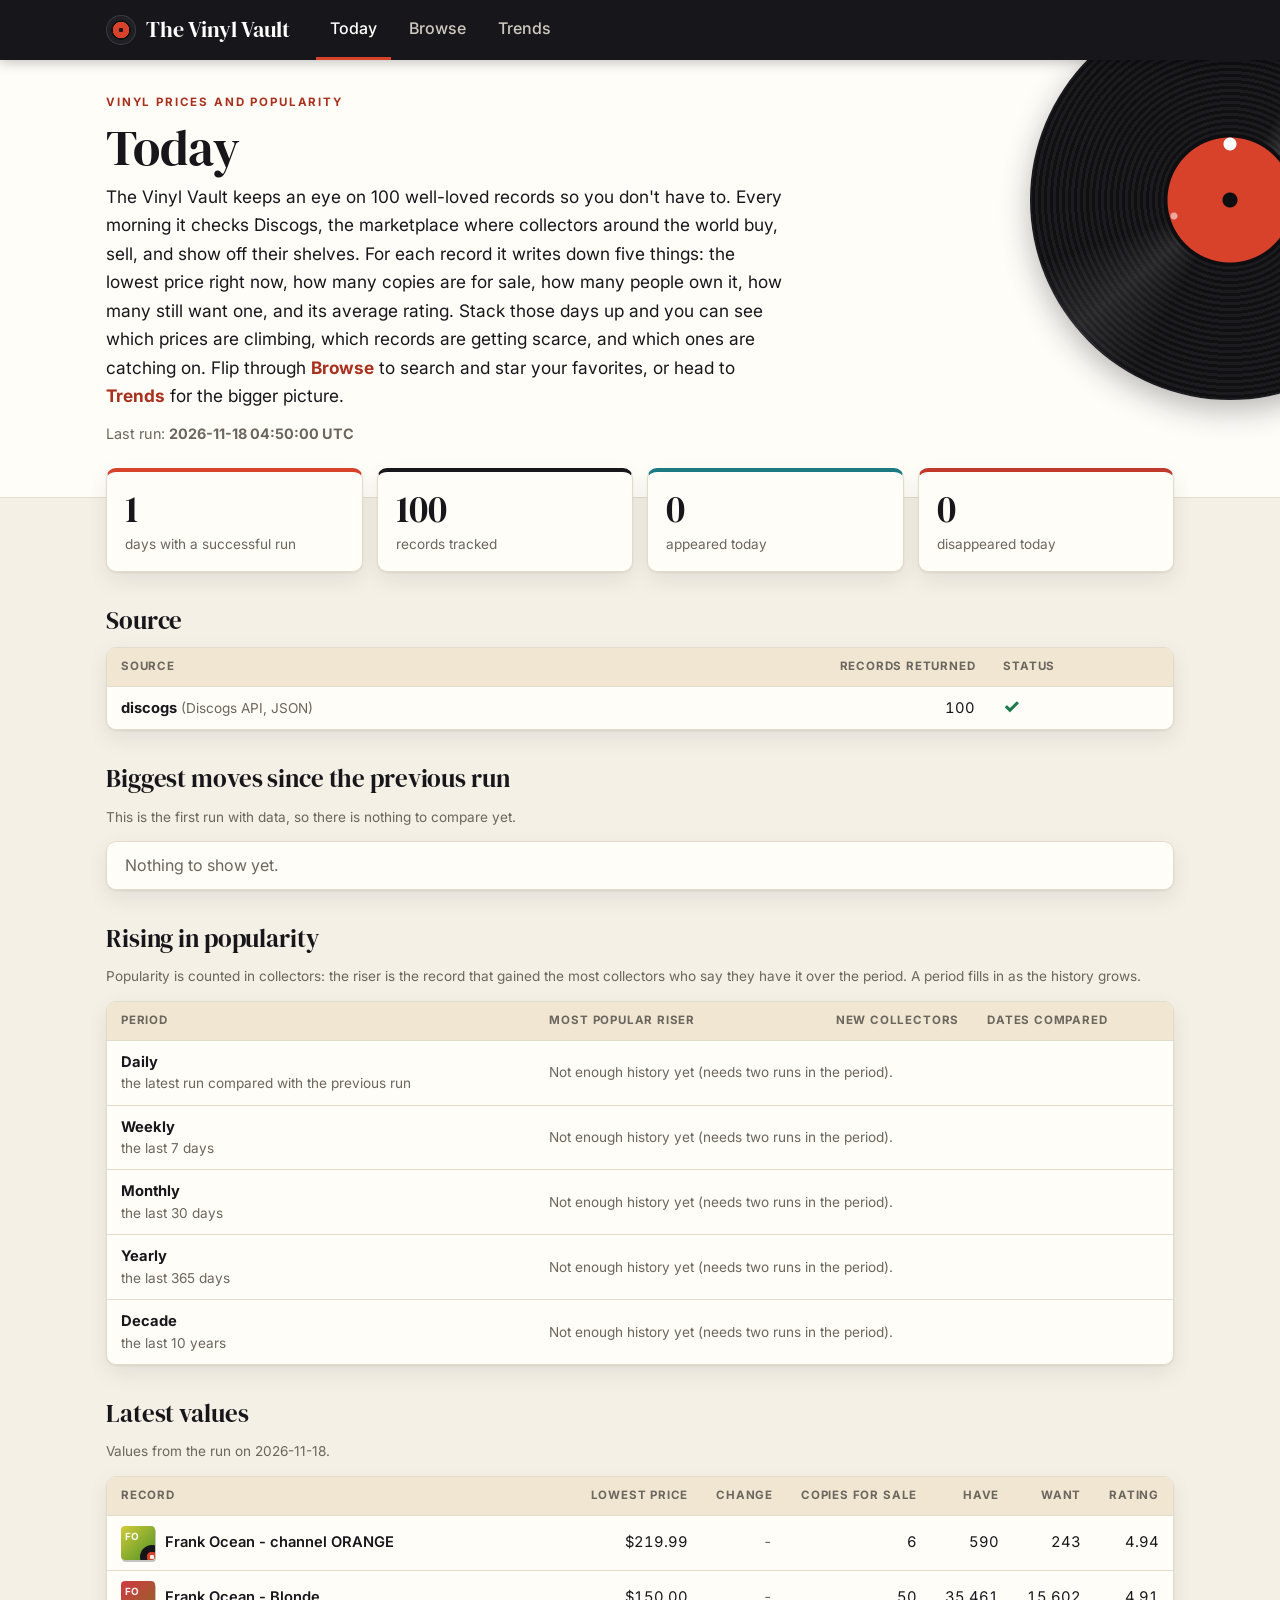
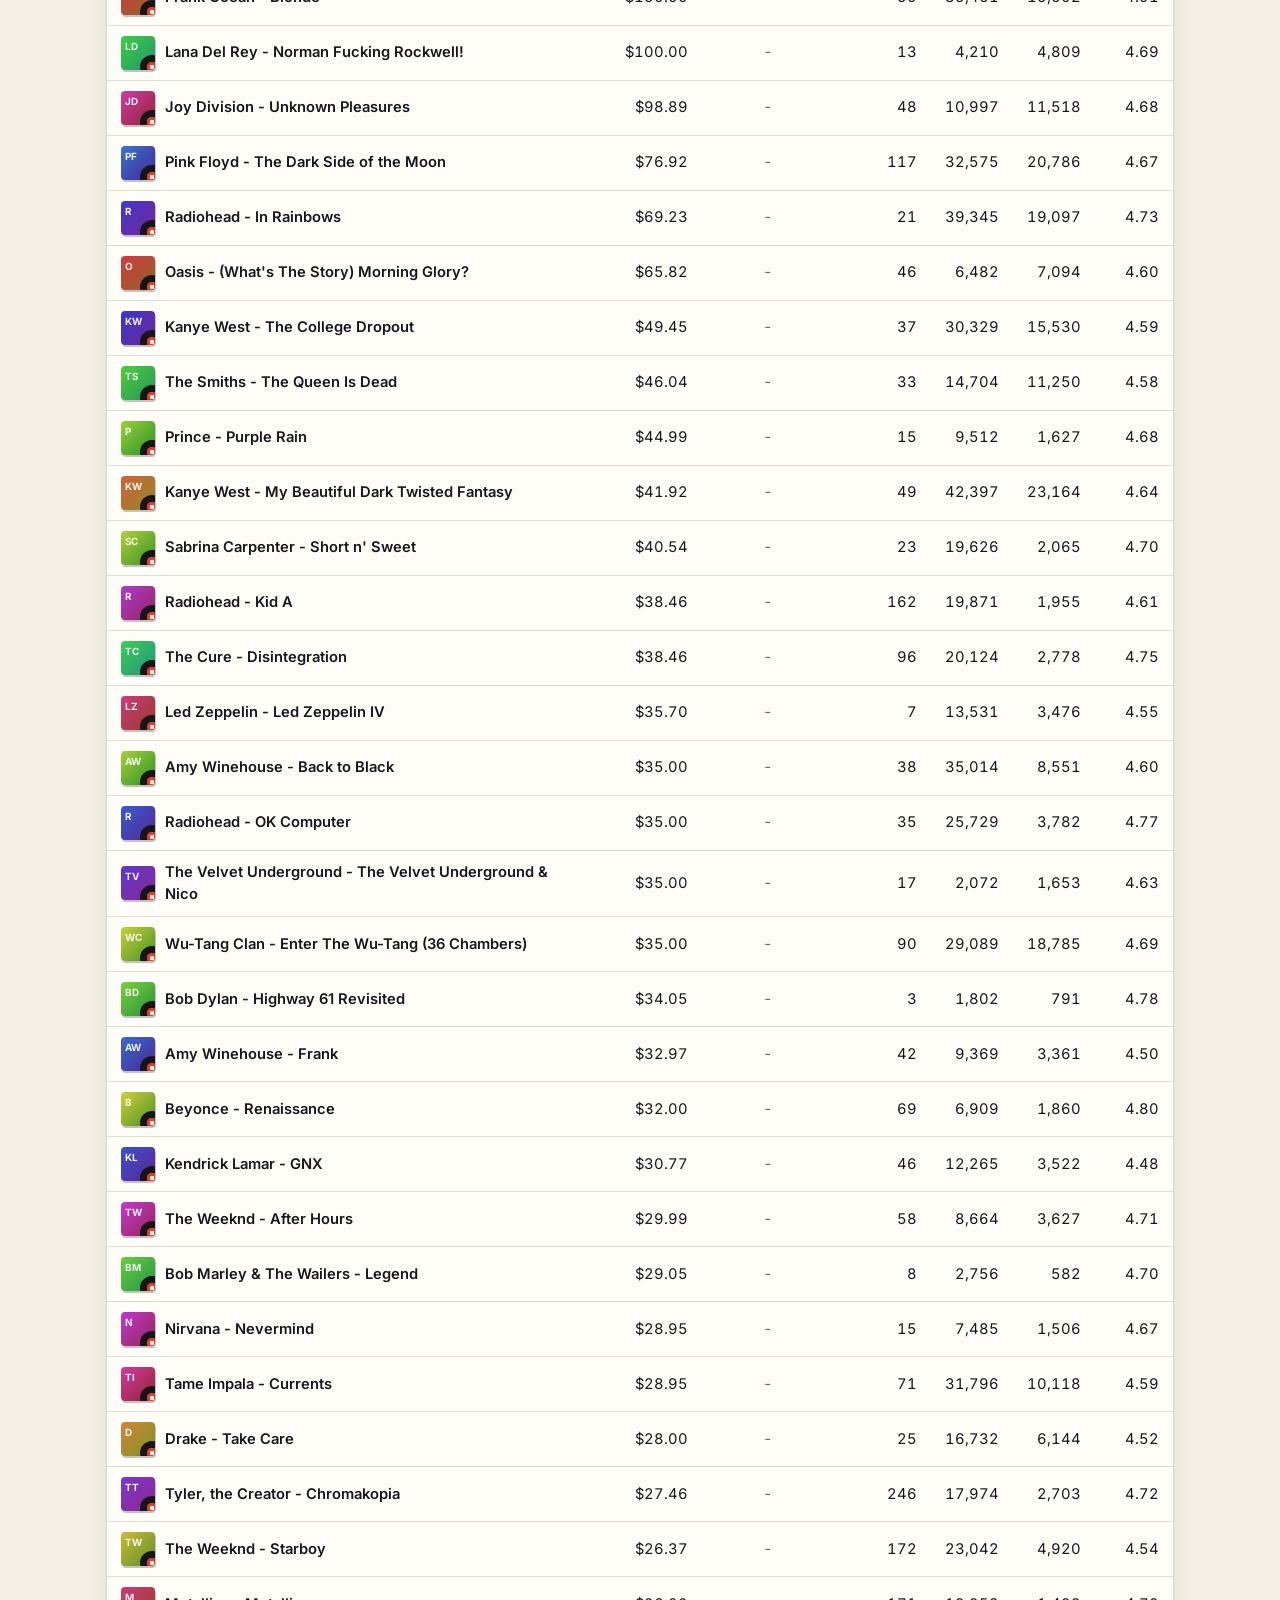
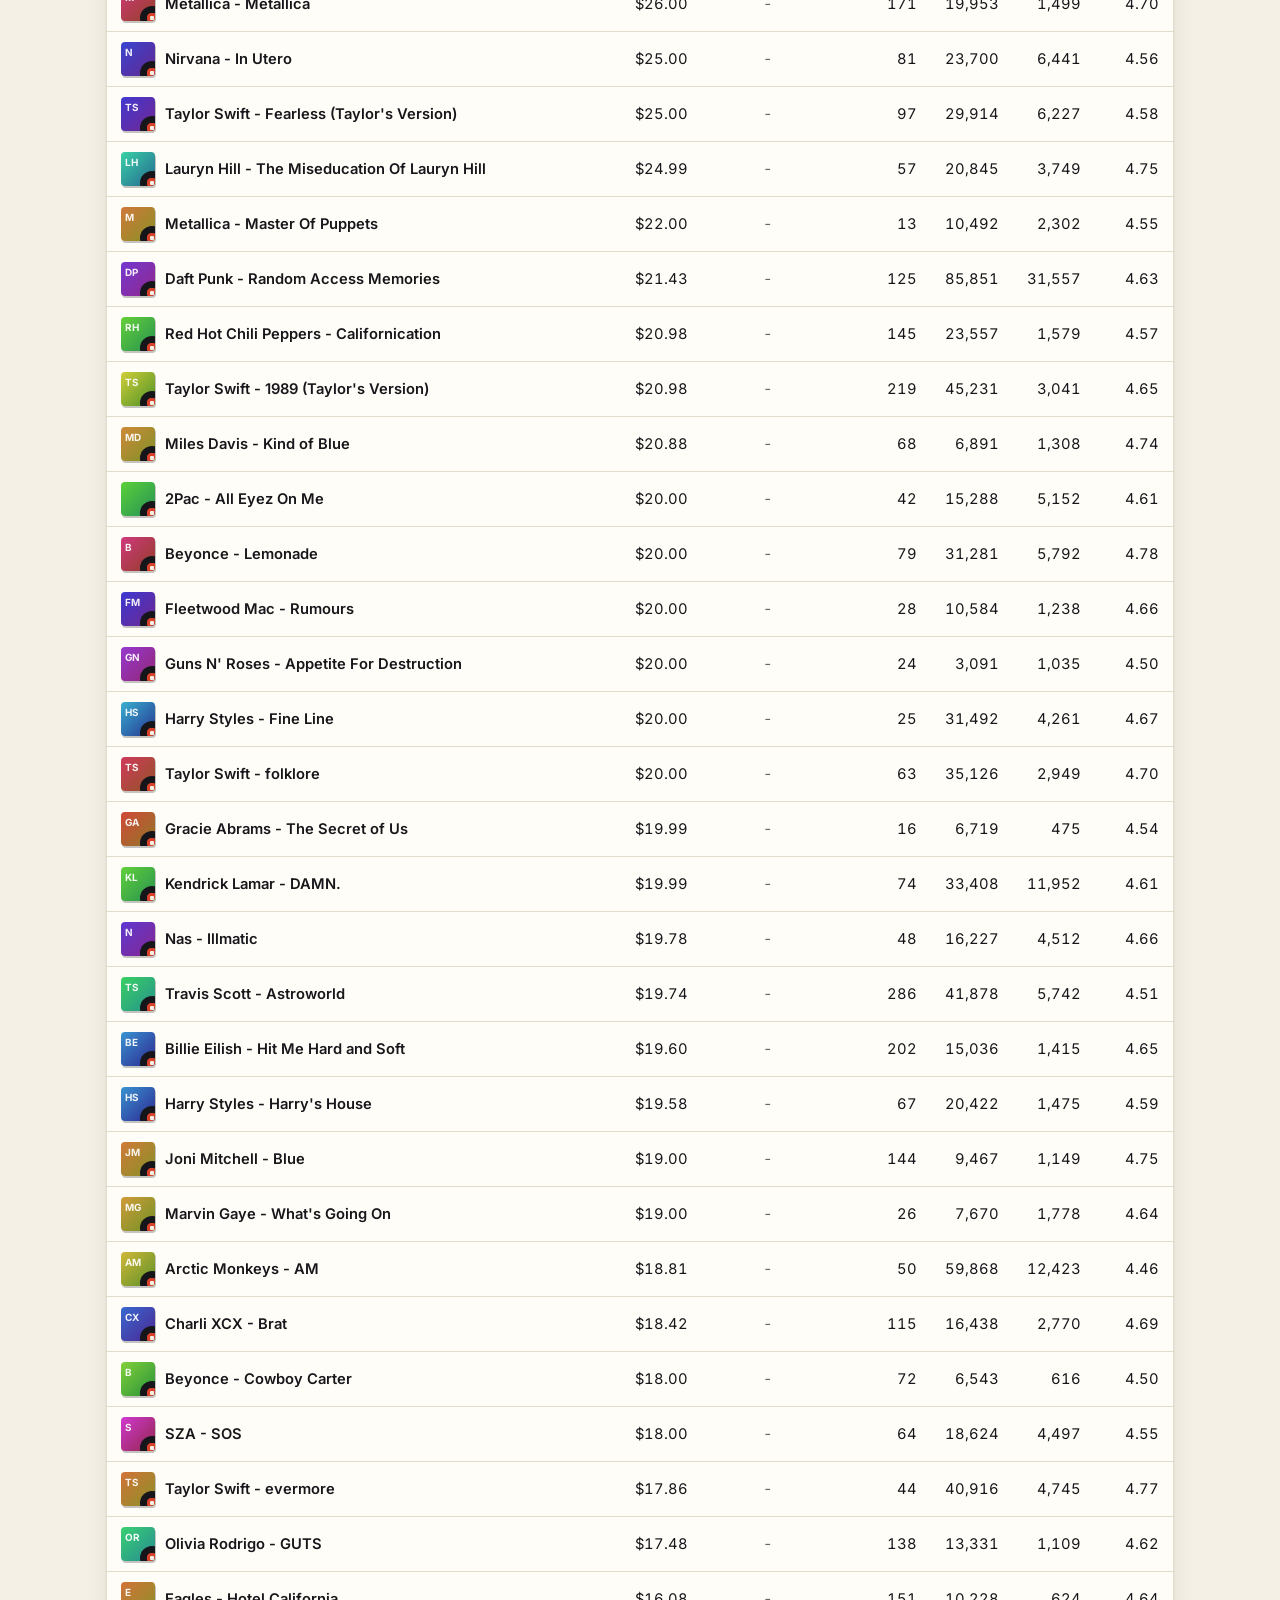
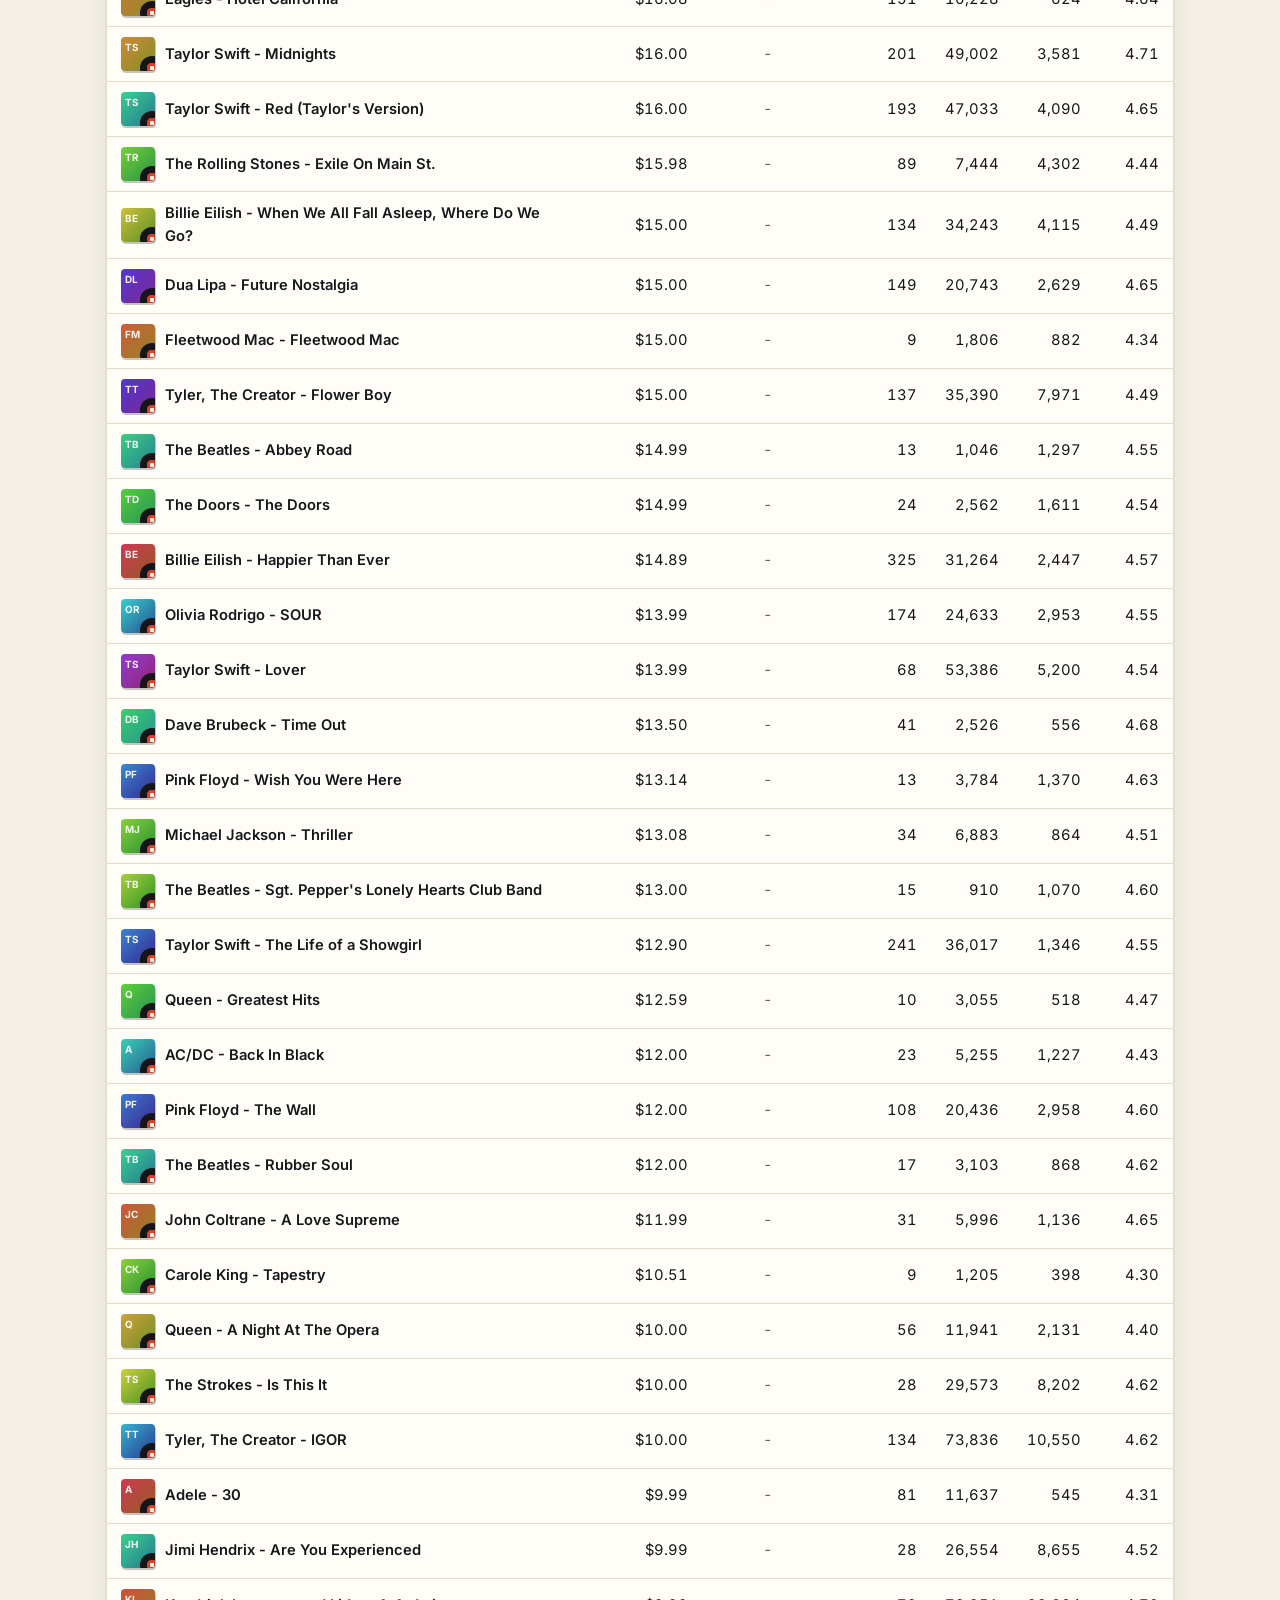
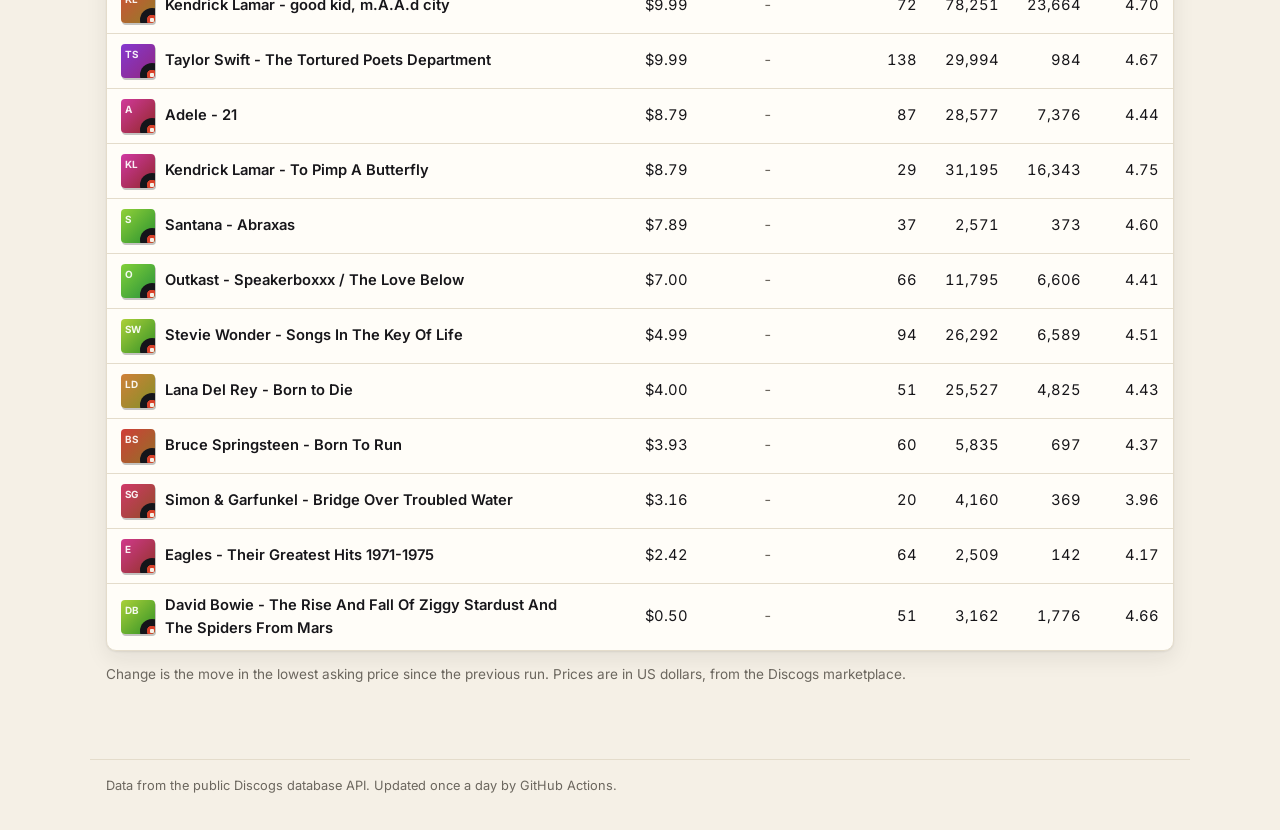
==== index.html @ 1b12571a "Fix wording in the Browse intro Co-Authored-By: Claude Sonnet 5.5 <noreply@anthropic.com>" ====
<!doctype html>
<html lang="en">
<head>
<meta charset="utf-8">
<meta name="viewport" content="width=device-width, initial-scale=1">
<title>Today - The Vinyl Vault</title>
<meta name="description" content="A daily price and popularity tracker for well-known vinyl records.">
<meta name="theme-color" content="#17161a">
<link rel="manifest" href="manifest.webmanifest">
<link rel="icon" href="assets/icon-192.png">
<link rel="apple-touch-icon" href="assets/icon-192.png">
<link rel="stylesheet" href="assets/style.css?v=15">
<script src="assets/common.js?v=15" defer></script>
<script src="assets/today.js?v=15" defer></script>
</head>
<body>
<header class="hero"><div class="wrap">
  <div class="eyebrow">Vinyl prices and popularity</div>
  <h1>Today</h1>
  <p class="intro">The Vinyl Vault keeps an eye on <span id="about-n">100</span> well-loved records so you don't have to.
  Every morning it checks Discogs, the marketplace where collectors around the world buy, sell, and show off their shelves.
  For each record it writes down five things: the lowest price right now, how many copies are for sale, how many people own it,
  how many still want one, and its average rating.
  Stack those days up and you can see which prices are climbing, which records are getting scarce, and which ones are catching on.
  Flip through <strong>Browse</strong> to search and star your favorites, or head to <strong>Trends</strong> for the bigger picture.</p>
  <p class="lede">Last run: <strong id="run-time">loading...</strong></p>
</div></header>
<main>
  <div class="cards">
    <div class="card"><div class="num" id="n-days">-</div><div class="lab">days with a successful run</div></div>
    <div class="card"><div class="num" id="n-items">-</div><div class="lab">records tracked</div></div>
    <div class="card"><div class="num" id="n-new">-</div><div class="lab">appeared today</div></div>
    <div class="card"><div class="num" id="n-gone">-</div><div class="lab">disappeared today</div></div>
  </div>

  <h2>Source</h2>
  <div class="tablewrap"><table>
    <thead><tr><th>Source</th><th class="num">Records returned</th><th>Status</th></tr></thead>
    <tbody id="sources"></tbody>
  </table></div>

  <h2>Biggest moves since the previous run</h2>
  <p class="note" id="move-note"></p>
  <ul class="list" id="moves"></ul>

  <h2>Rising in popularity</h2>
  <p class="note">Popularity is counted in collectors: the riser is the record that gained the most collectors who say they have it over the period. A period fills in as the history grows.</p>
  <div class="tablewrap"><table>
    <thead><tr><th>Period</th><th>Most popular riser</th><th class="num">New collectors</th><th>Dates compared</th></tr></thead>
    <tbody id="risers"></tbody>
  </table></div>

  <h2>Latest values</h2>
  <p class="note" id="latest-note"></p>
  <div class="tablewrap"><table>
    <thead><tr><th>Record</th><th class="num">Lowest price</th><th class="num">Change</th><th class="num">Copies for sale</th><th class="num">Have</th><th class="num">Want</th><th class="num">Rating</th></tr></thead>
    <tbody id="latest"></tbody>
  </table></div>
  <p class="note">Change is the move in the lowest asking price since the previous run. Prices are in US dollars, from the Discogs marketplace.</p>
</main>
<footer>Data from the public Discogs database API. Updated once a day by GitHub Actions.</footer>
</body>
</html>
---- assets/style.css ----
@import url("https://fonts.googleapis.com/css2?family=DM+Serif+Display&family=Inter:wght@400;500;600;700&display=swap");

:root {
  --bg: #f5f0e6;          /* cream sleeve paper */
  --card: #fffdf8;
  --ink: #17161a;         /* record black */
  --muted: #6b665e;
  --line: #e4dccb;
  --label: #d8412a;       /* record label red */
  --label-dark: #a9301d;
  --teal: #1d7a85;
  --up: #1d7a4d;
  --down: #c0392b;
  --soft: #f0e6d2;
  --shadow: 0 1px 2px rgba(23, 22, 26, .08), 0 8px 22px rgba(23, 22, 26, .08);
  --serif: "DM Serif Display", Georgia, "Times New Roman", serif;
  --sans: Inter, system-ui, -apple-system, "Segoe UI", Roboto, Helvetica, Arial, sans-serif;
  color-scheme: light;
}
* { box-sizing: border-box; }
html { scroll-behavior: smooth; }
body { margin: 0; background: var(--bg); color: var(--ink); font-family: var(--sans); line-height: 1.55; -webkit-font-smoothing: antialiased; }
a { color: var(--label-dark); }
h1, h2, h3 { font-family: var(--serif); font-weight: 400; line-height: 1.15; letter-spacing: -.005em; }
h2 { font-size: 1.55rem; margin: 34px 0 12px; }

/* navigation: black bar with a record that spins when you point at it */
.nav { background: var(--ink); color: #fff; position: sticky; top: 0; z-index: 10; box-shadow: 0 2px 12px rgba(0, 0, 0, .25); }
.nav-inner { max-width: 1100px; margin: 0 auto; padding: 0 16px; display: flex; align-items: center; gap: 4px; flex-wrap: wrap; }
.brand { display: flex; align-items: center; gap: 10px; font-family: var(--serif); font-size: 1.35rem; margin-right: 22px; padding: 10px 0; color: #fff; text-decoration: none; }
.disc { width: 30px; height: 30px; border-radius: 50%; flex: none;
  background: radial-gradient(circle, var(--ink) 0 2px, var(--label) 2.5px 8px, #111 8.5px 9.5px, #1f1f24 10px 15px);
  box-shadow: inset 0 0 0 1px #3a3a42; transition: transform .8s ease; }
.brand:hover .disc { transform: rotate(360deg); }
.nav a.link { color: #cfcac0; text-decoration: none; padding: 16px 14px; border-bottom: 3px solid transparent; font-weight: 500; transition: color .15s; }
.nav a.link:hover { color: #fff; }
.nav a.link.current { color: #fff; border-bottom-color: var(--label); }

/* hero with a big record peeking in from the right */
.hero { background: var(--card); border-bottom: 1px solid var(--line); position: relative; overflow: hidden; }
.hero::after { content: ""; position: absolute; right: -150px; top: -60px; width: 400px; height: 400px; border-radius: 50%;
  /* top to bottom: marks on the label (so you can see it turn), the label, a light sheen across the grooves, the grooves */
  background:
    radial-gradient(circle at 50% 36%, #fff 0 6px, transparent 7px),
    radial-gradient(circle at 36% 54%, rgba(255, 255, 255, .55) 0 3px, transparent 4px),
    radial-gradient(circle, #0e0e11 0 7px, var(--label) 8px 62px, #0e0e11 63px 66px, transparent 67px),
    conic-gradient(from 0deg, transparent 0 8%, rgba(255, 255, 255, .13) 13%, transparent 19% 58%, rgba(255, 255, 255, .09) 64%, transparent 70%),
    repeating-radial-gradient(circle, #1b1b20 0 3px, #101013 3px 6px);
  box-shadow: 0 10px 30px rgba(23, 22, 26, .3); animation: spin 24s linear infinite; will-change: transform; }
@keyframes spin { to { transform: rotate(360deg); } }
/* a gentle spin is the whole point of the hero, so people who ask for less motion get it much slower, not removed */
@media (prefers-reduced-motion: reduce) { .hero::after { animation-duration: 120s; } .brand:hover .disc { transform: none; } }
.hero .wrap { max-width: 1100px; margin: 0 auto; padding: 34px 16px 52px; position: relative; z-index: 1; }
.hero h1 { margin: 0 0 6px; font-size: clamp(2.1rem, 5vw, 3.1rem); }
.hero .lede { color: var(--muted); margin: 0; max-width: 60ch; }
.hero .eyebrow { text-transform: uppercase; letter-spacing: .16em; font-size: .72rem; color: var(--label-dark); font-weight: 700; margin-bottom: 8px; }

main { max-width: 1100px; margin: -30px auto 0; padding: 0 16px 60px; position: relative; z-index: 2; }
.banner { background: var(--soft); border: 1px solid var(--line); padding: 9px 14px; border-radius: 8px; margin: 0 0 14px; }

/* stat cards */
.cards { display: grid; grid-template-columns: repeat(auto-fit, minmax(150px, 1fr)); gap: 14px; margin: 0 0 8px; }
.card { background: var(--card); border: 1px solid var(--line); border-top: 4px solid var(--label); border-radius: 10px; padding: 16px 18px; box-shadow: var(--shadow); }
.card:nth-child(2) { border-top-color: var(--ink); }
.card:nth-child(3) { border-top-color: var(--teal); }
.card:nth-child(4) { border-top-color: var(--down); }
.card .num { font-family: var(--serif); font-size: 2.4rem; line-height: 1.1; }
.card .lab { color: var(--muted); font-size: .85rem; margin-top: 4px; }

/* tables */
.tablewrap { overflow-x: auto; background: var(--card); border: 1px solid var(--line); border-radius: 10px; box-shadow: var(--shadow); }
table { border-collapse: collapse; width: 100%; }
th, td { text-align: left; padding: 10px 14px; border-bottom: 1px solid var(--line); font-size: .92rem; white-space: nowrap; }
td.name { white-space: normal; min-width: 220px; }
th { background: var(--soft); font-size: .72rem; text-transform: uppercase; letter-spacing: .07em; color: var(--muted); }
th.sortable { cursor: pointer; user-select: none; }
th.sortable:hover { color: var(--ink); }
th .arrow { color: var(--label); margin-left: 4px; }
tr:last-child td { border-bottom: 0; }
tbody tr:hover td { background: #faf3e3; }
td.num, th.num { text-align: right; font-variant-numeric: tabular-nums; }
.up { color: var(--up); font-weight: 600; }
.down { color: var(--down); font-weight: 600; }
.flat { color: var(--muted); }
.ok, .fail { display: inline-block; font-weight: 800; font-size: 1.2rem; line-height: 1; }
.ok { color: var(--up); }
.fail { color: var(--down); }
.sub { color: var(--muted); font-size: .85rem; }

/* record sleeve tile */
.sleeve { position: relative; display: inline-block; width: 34px; height: 34px; border-radius: 4px; vertical-align: middle; margin-right: 10px; flex: none;
  background: linear-gradient(135deg, hsl(var(--h) 62% 52%), hsl(calc(var(--h) + 40) 58% 36%)); box-shadow: 1px 2px 0 rgba(23, 22, 26, .25); overflow: hidden; }
.sleeve i { position: absolute; right: -9px; bottom: -9px; width: 24px; height: 24px; border-radius: 50%;
  background: radial-gradient(circle, #f5f0e6 0 2px, var(--label) 2.5px 5px, #15151a 5.5px); }
.sleeve b { position: absolute; left: 4px; top: 3px; font-size: .62rem; color: rgba(255, 255, 255, .92); letter-spacing: .03em; }
.itemcell { display: flex; align-items: center; }
.itemcell a { color: var(--ink); font-weight: 600; text-decoration: none; }
.itemcell a:hover { text-decoration: underline; color: var(--label-dark); }

/* lists */
.list { list-style: none; padding: 0; margin: 0; background: var(--card); border: 1px solid var(--line); border-radius: 10px; box-shadow: var(--shadow); overflow: hidden; }
.list li { padding: 11px 18px; border-bottom: 1px solid var(--line); display: flex; align-items: center; gap: 12px; }
.list li:last-child { border-bottom: 0; }
.list .grow { flex: 1; min-width: 0; }
.list .empty { color: var(--muted); }
.note { color: var(--muted); font-size: .85rem; }

/* browse controls */
.panel { background: var(--card); border: 1px solid var(--line); border-radius: 12px; padding: 16px 18px; box-shadow: var(--shadow); margin: 0 0 16px; }
.controls { display: grid; grid-template-columns: repeat(auto-fit, minmax(150px, 1fr)); gap: 12px; align-items: end; }
.controls label, .flabel { display: flex; flex-direction: column; font-size: .72rem; text-transform: uppercase; letter-spacing: .07em; color: var(--muted); gap: 4px; font-weight: 600; }
select, input[type=text], input[type=number], input[type=search] { font: inherit; text-transform: none; letter-spacing: 0; font-weight: 400; padding: 9px 10px; border: 1px solid var(--line); border-radius: 8px; background: #fff; color: var(--ink); min-width: 0; width: 100%; caret-color: var(--label); }
select:focus, input:focus, button:focus-visible, a:focus-visible { outline: 3px solid rgba(216, 65, 42, .35); outline-offset: 1px; }
.seg { display: inline-flex; border: 1px solid var(--line); border-radius: 9px; overflow: hidden; margin-bottom: 14px; }
.seg button { font: inherit; font-weight: 600; border: 0; background: #fff; color: var(--ink); padding: 9px 16px; cursor: pointer; white-space: nowrap; }
.seg button:hover { background: var(--soft); }
.seg button[aria-pressed=true] { background: var(--ink); color: #fff; }
.star { border: 0; background: none; font-size: 1.5rem; line-height: 1; cursor: pointer; color: #c9c0ad; padding: 2px 4px; transition: transform .12s, color .12s; }
.star:hover { transform: scale(1.2); color: var(--label); }
.star[aria-pressed=true] { color: var(--label); }
.count { color: var(--muted); font-size: .9rem; margin: 10px 2px; font-weight: 600; }
.btn { font: inherit; font-weight: 600; border: 1px solid var(--ink); background: #fff; color: var(--ink); border-radius: 8px; padding: 6px 12px; cursor: pointer; }
.btn:hover { background: var(--soft); }

/* trends */
.picker { display: flex; flex-wrap: wrap; gap: 8px; margin-top: 12px; max-height: 200px; overflow-y: auto; padding: 2px; }
.chip { display: inline-flex; align-items: center; gap: 6px; font-size: .82rem; background: #fff; border: 1px solid var(--line); border-radius: 20px; padding: 4px 11px; cursor: pointer; user-select: none; }
.chip input { display: none; }
.chip i { width: 10px; height: 10px; border-radius: 50%; background: var(--c, #bbb); }
.chip.off { opacity: .45; }
section.finding { background: var(--card); border: 1px solid var(--line); border-left: 5px solid var(--label); border-radius: 12px; padding: 6px 24px 22px; margin: 18px 0; box-shadow: var(--shadow); }
section.finding:nth-of-type(even) { border-left-color: var(--teal); }
section.finding h2 { margin: 18px 0 8px; font-size: 1.45rem; }
section.finding p { margin: 8px 0; }
section.finding .how { color: var(--muted); font-size: .88rem; }
.chart svg { width: 100%; height: auto; display: block; }
.chart text { fill: var(--muted); font-size: 11px; font-family: var(--sans); }
.legend { display: flex; flex-wrap: wrap; gap: 6px 14px; font-size: .8rem; color: var(--muted); margin: 8px 0 0; }
.legend i { display: inline-block; width: 11px; height: 11px; border-radius: 3px; margin-right: 5px; vertical-align: -1px; }

footer { color: var(--muted); font-size: .8rem; max-width: 1100px; margin: 0 auto; padding: 16px 16px 34px; border-top: 1px solid var(--line); }

@media (max-width: 560px) {
  .nav a.link { padding: 13px 10px; }
  .brand { margin-right: 6px; font-size: 1.15rem; }
  .hero::after { right: -230px; opacity: .5; }
  section.finding { padding: 4px 14px 16px; }
}

/* the introduction right under the title on the first page */
.hero .intro { max-width: 62ch; margin: 4px 0 12px; font-size: 1.08rem; line-height: 1.65; color: var(--ink); }
.hero .intro strong { color: var(--label-dark); }
.hero .lede { font-size: .9rem; }
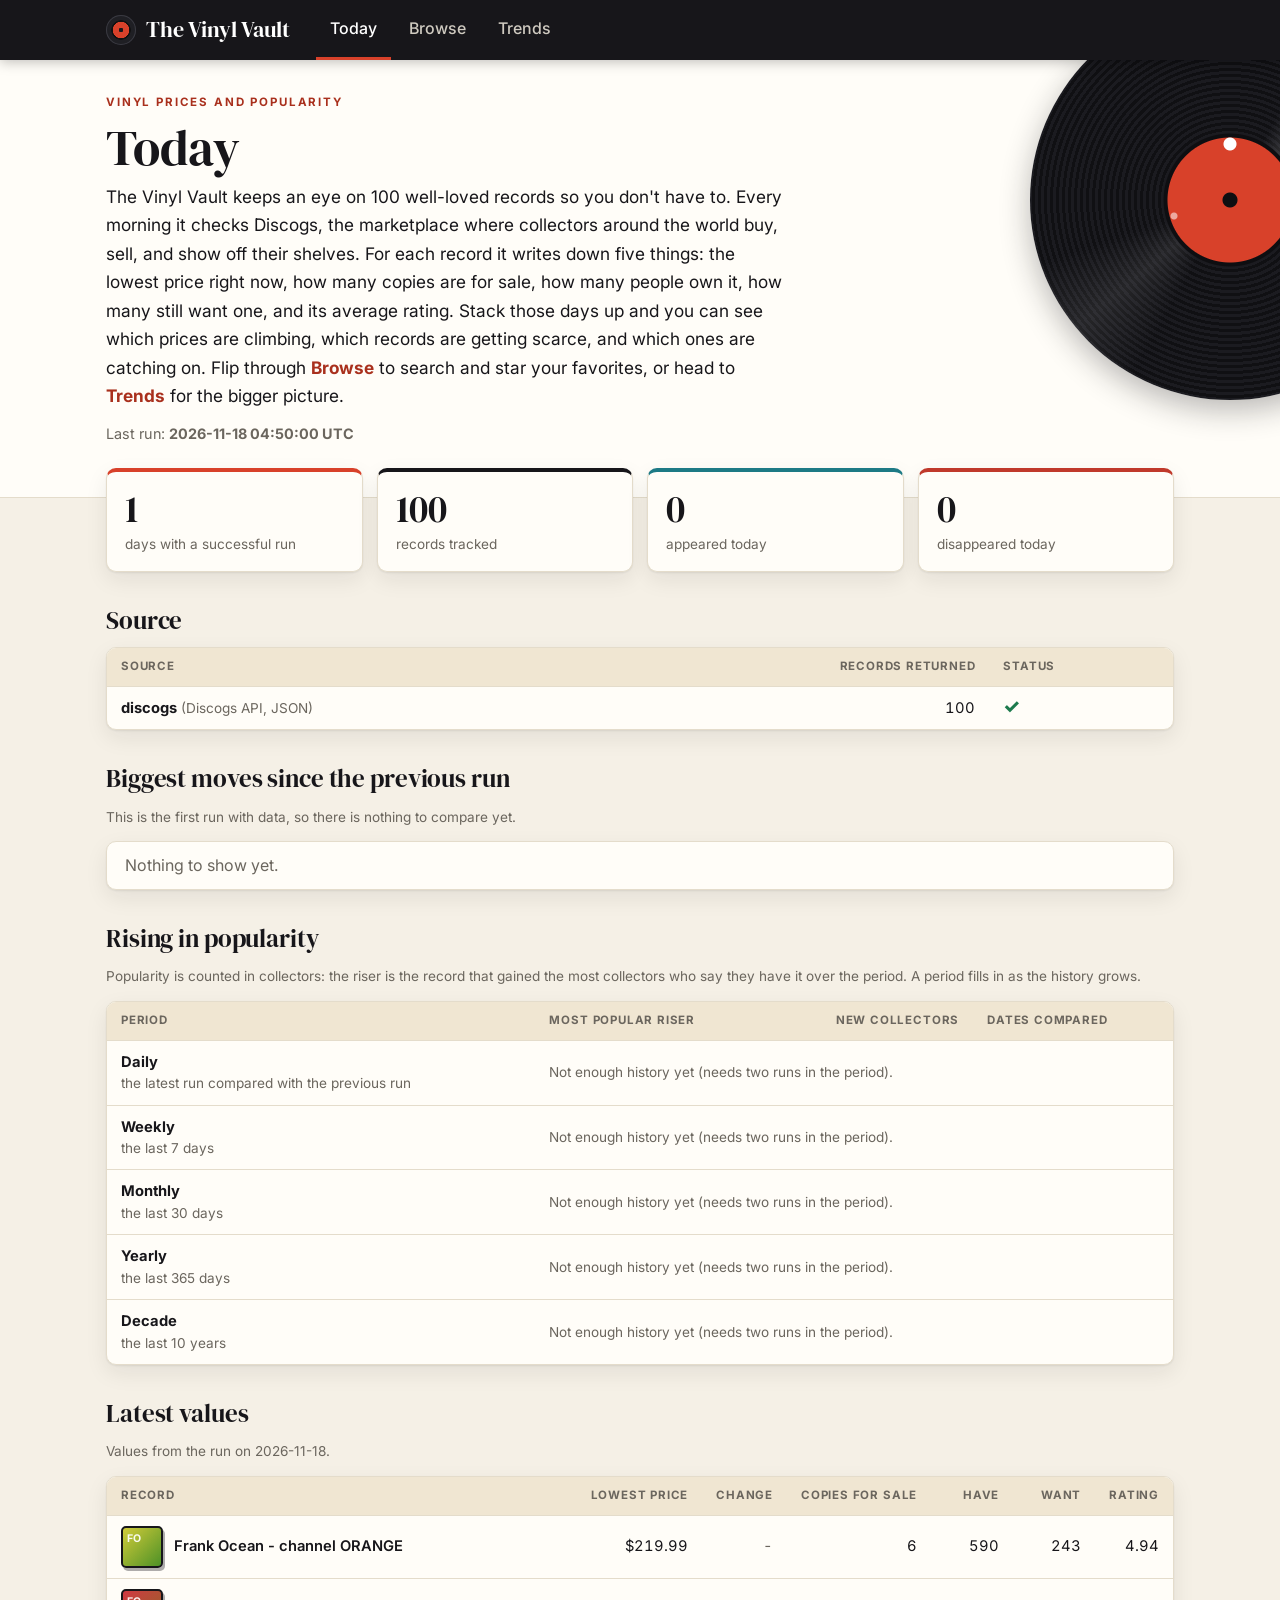
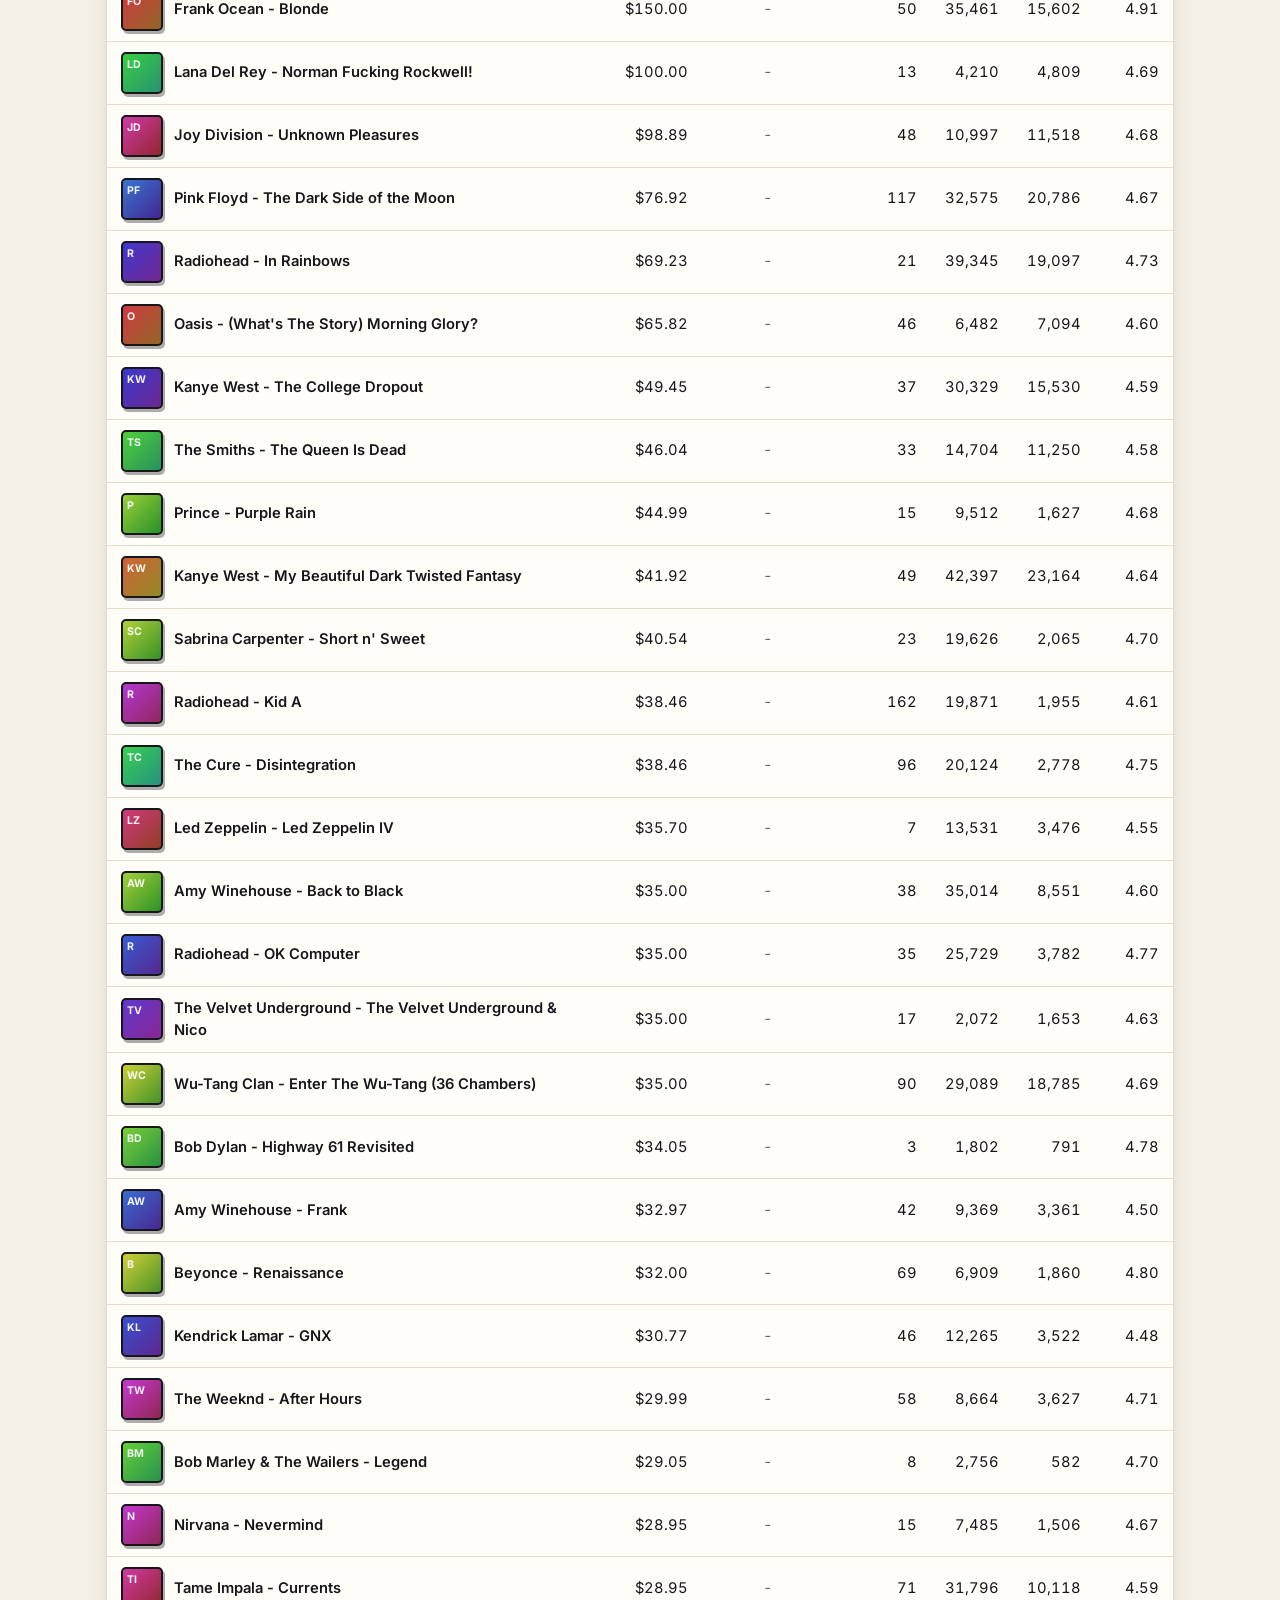
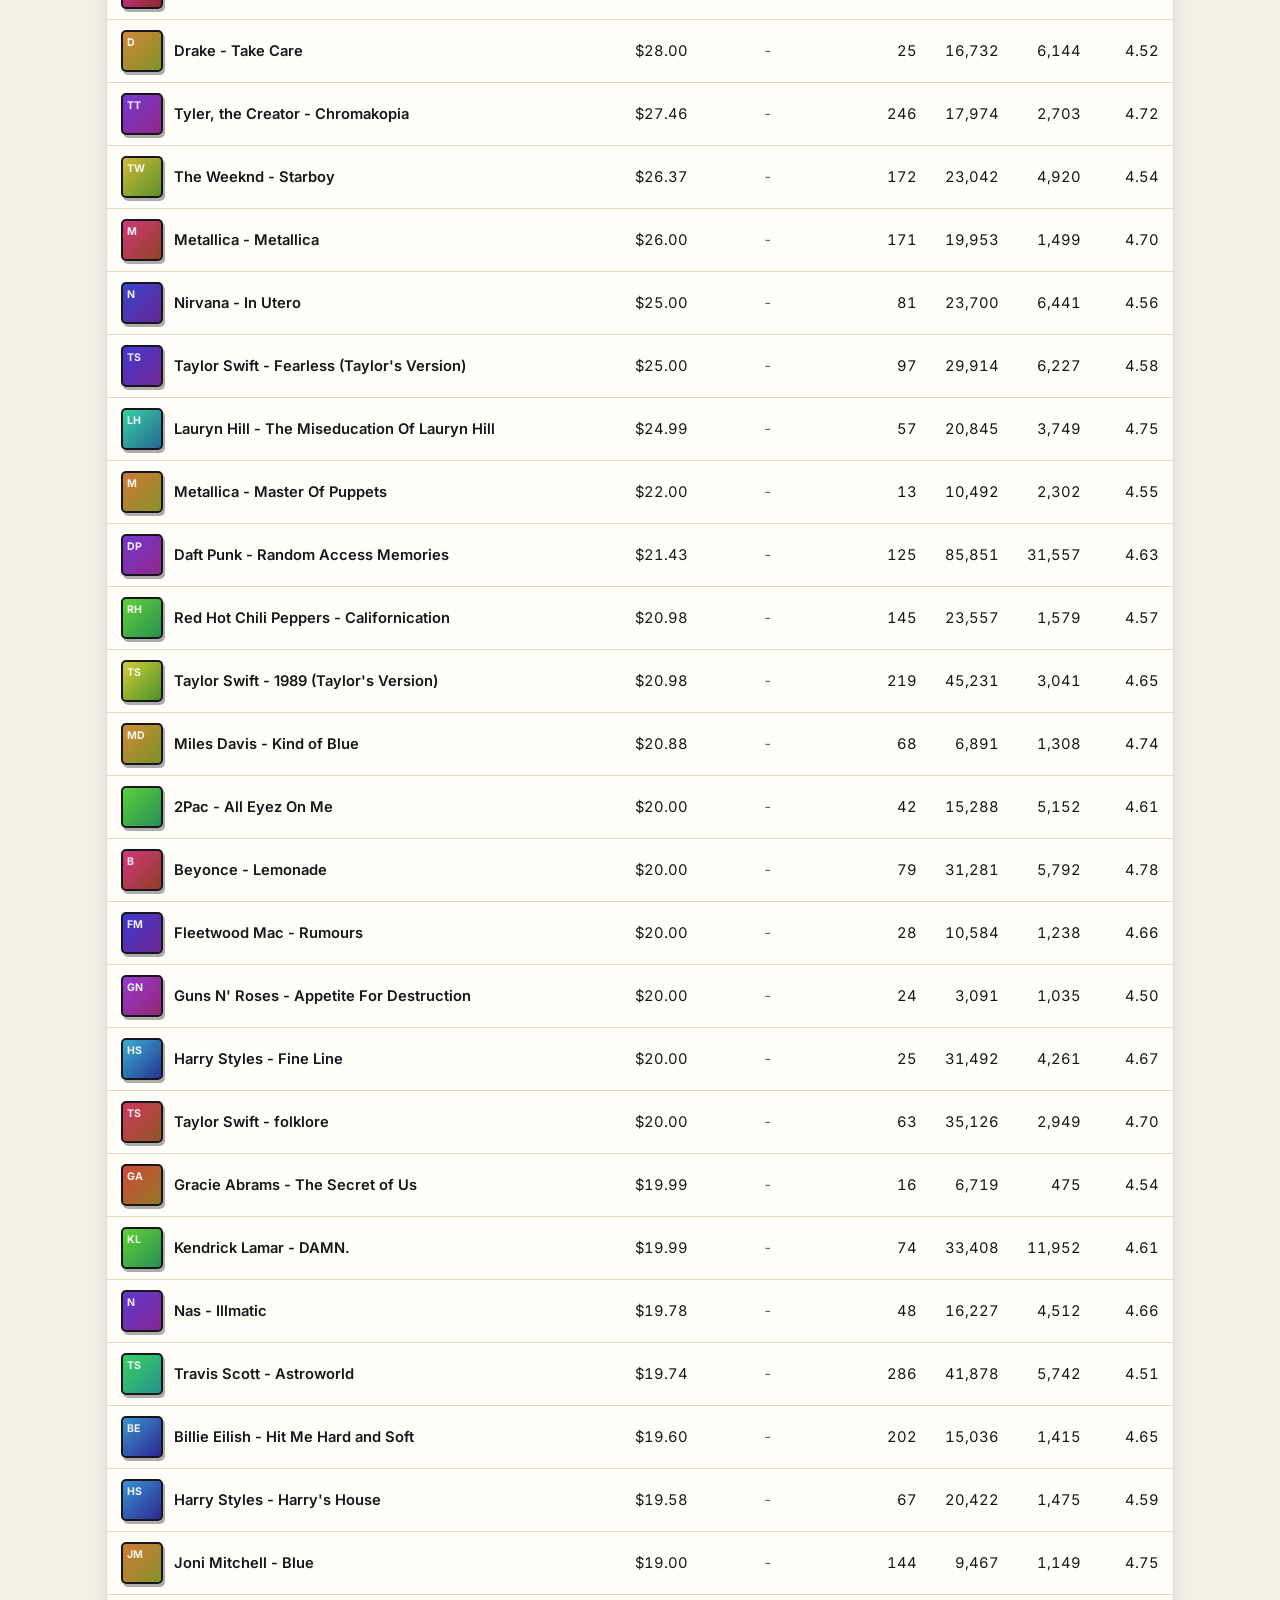
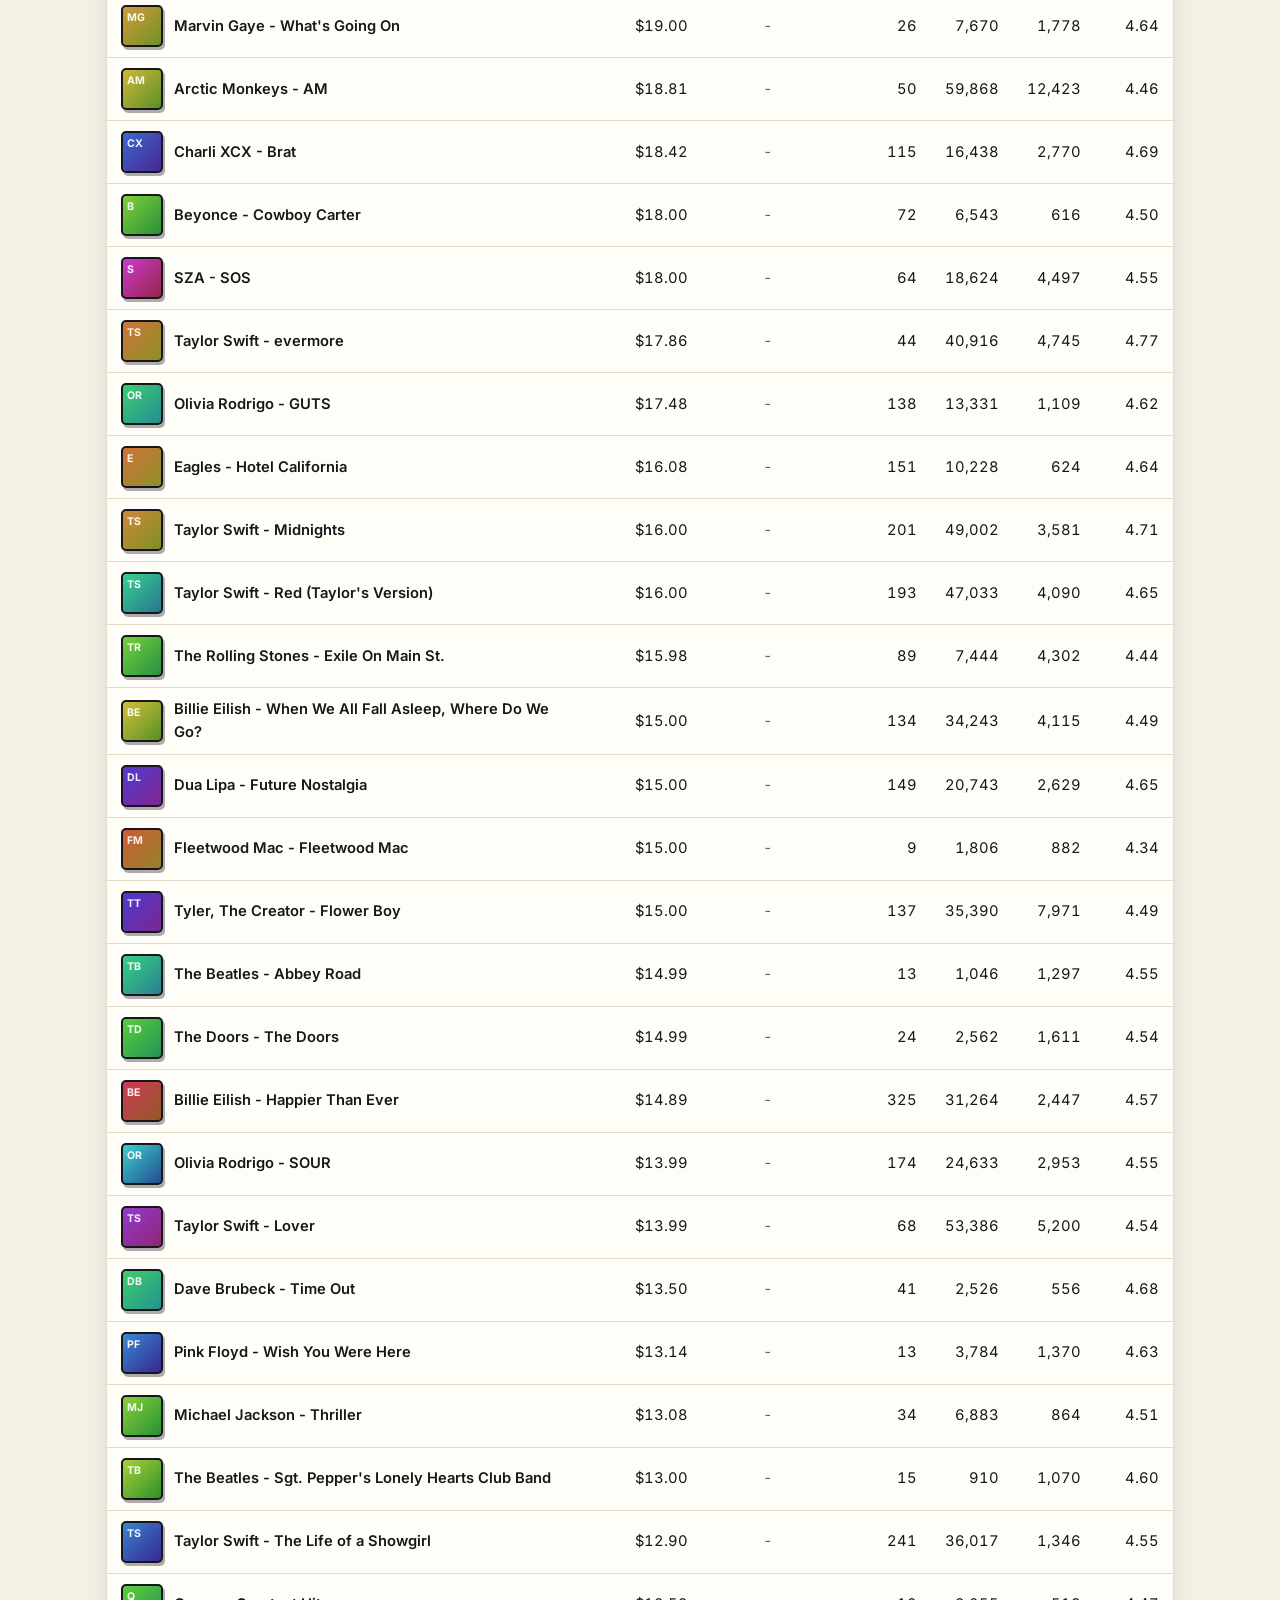
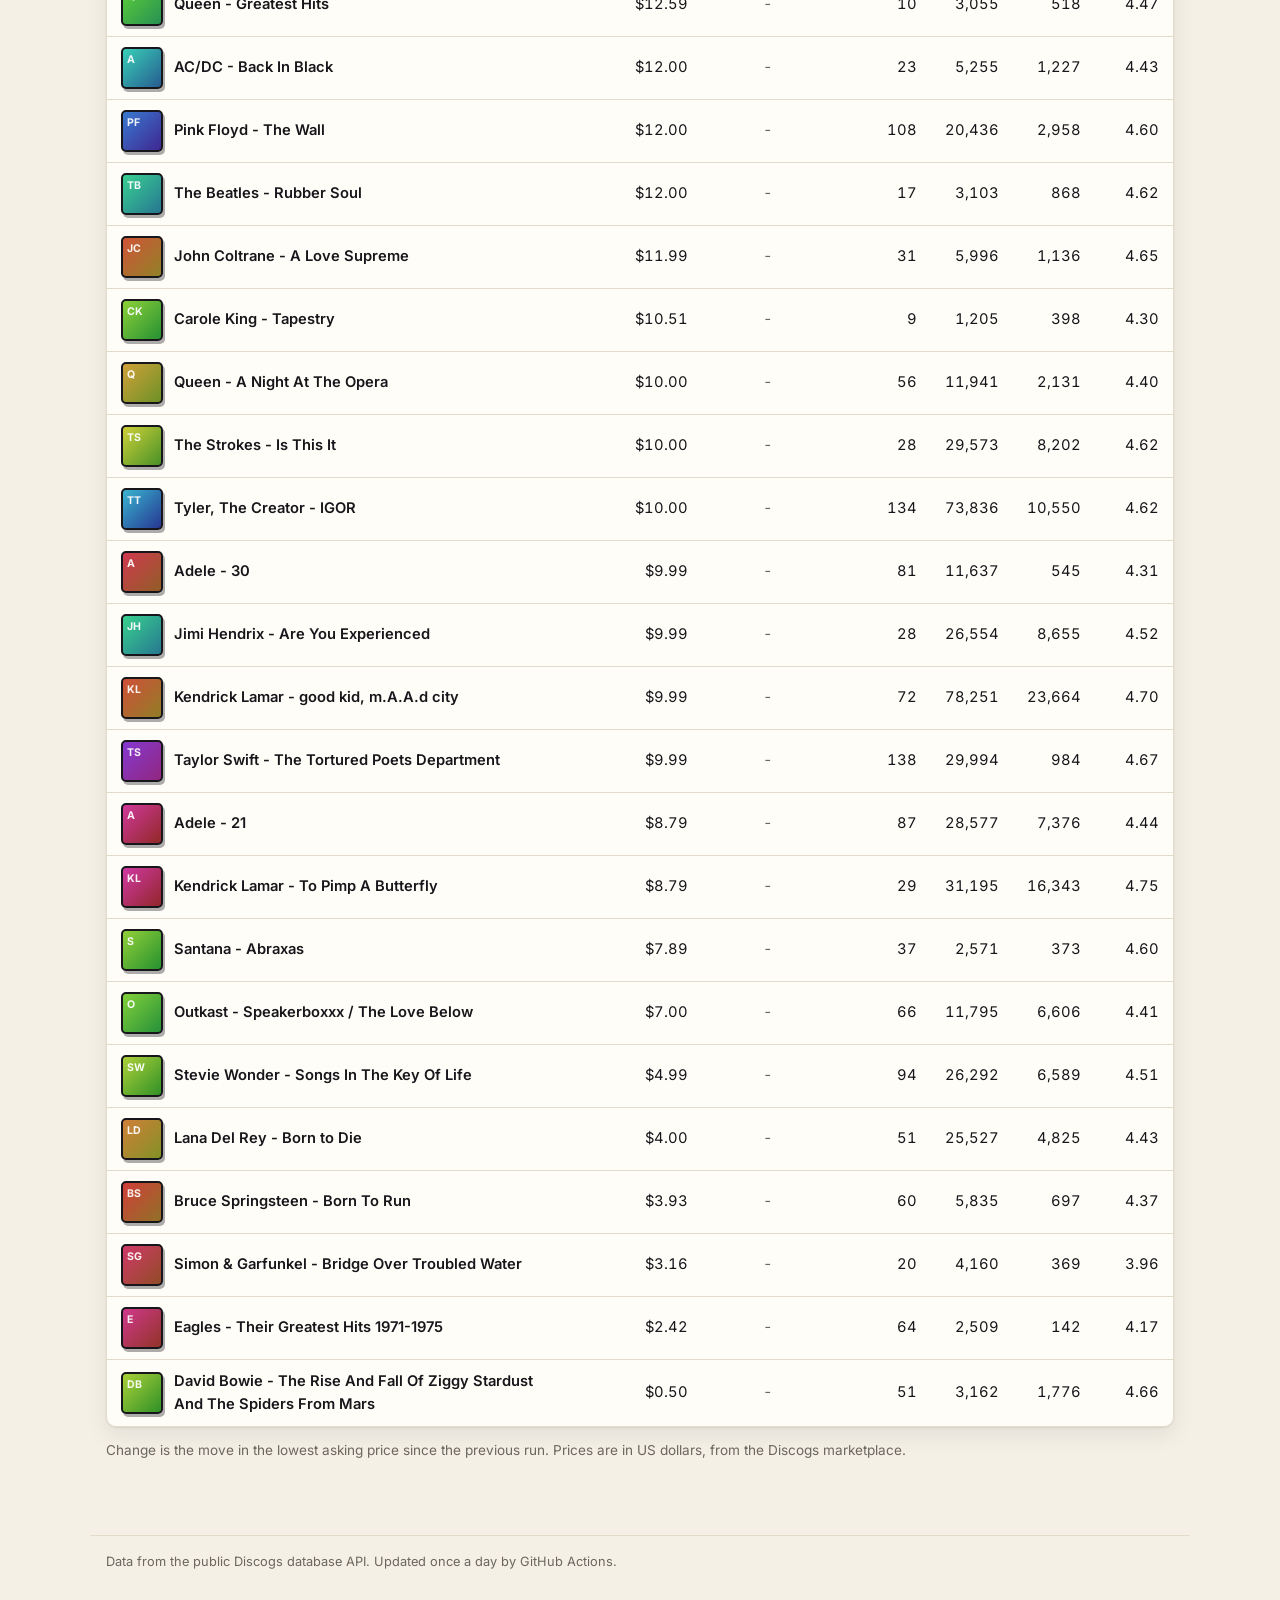
==== commit 33d5a3ea: "Link every record to its Discogs page and show its cartoonized cover Co-Authored-By: Claude Sonnet 5" ====
--- a/index.html
+++ b/index.html
@@ -9,9 +9,9 @@
 <link rel="manifest" href="manifest.webmanifest">
 <link rel="icon" href="assets/icon-192.png">
 <link rel="apple-touch-icon" href="assets/icon-192.png">
-<link rel="stylesheet" href="assets/style.css?v=15">
-<script src="assets/common.js?v=15" defer></script>
-<script src="assets/today.js?v=15" defer></script>
+<link rel="stylesheet" href="assets/style.css?v=16">
+<script src="assets/common.js?v=16" defer></script>
+<script src="assets/today.js?v=16" defer></script>
 </head>
 <body>
 <header class="hero"><div class="wrap">
--- a/assets/style.css
+++ b/assets/style.css
@@ -87,12 +87,12 @@
 .fail { color: var(--down); }
 .sub { color: var(--muted); font-size: .85rem; }
 
-/* record sleeve tile */
-.sleeve { position: relative; display: inline-block; width: 34px; height: 34px; border-radius: 4px; vertical-align: middle; margin-right: 10px; flex: none;
-  background: linear-gradient(135deg, hsl(var(--h) 62% 52%), hsl(calc(var(--h) + 40) 58% 36%)); box-shadow: 1px 2px 0 rgba(23, 22, 26, .25); overflow: hidden; }
-.sleeve i { position: absolute; right: -9px; bottom: -9px; width: 24px; height: 24px; border-radius: 50%;
-  background: radial-gradient(circle, #f5f0e6 0 2px, var(--label) 2.5px 5px, #15151a 5.5px); }
-.sleeve b { position: absolute; left: 4px; top: 3px; font-size: .62rem; color: rgba(255, 255, 255, .92); letter-spacing: .03em; }
+/* record sleeve tile: the album cover with a cartoon look; colour and initials show if the picture cannot load */
+.sleeve { position: relative; display: inline-block; width: 42px; height: 42px; border-radius: 5px; vertical-align: middle; margin-right: 11px; flex: none; text-decoration: none;
+  background: linear-gradient(135deg, hsl(var(--h) 62% 52%), hsl(calc(var(--h) + 40) 58% 36%)); border: 2px solid var(--ink); box-shadow: 2px 3px 0 rgba(23, 22, 26, .35); overflow: hidden; transition: transform .15s; }
+.sleeve:hover { transform: rotate(-3deg) scale(1.08); }
+.sleeve b { position: absolute; left: 4px; top: 3px; font-size: .66rem; color: rgba(255, 255, 255, .92); letter-spacing: .03em; }
+.sleeve img { position: absolute; inset: 0; width: 100%; height: 100%; object-fit: cover; filter: url(#toon) contrast(1.12); }
 .itemcell { display: flex; align-items: center; }
 .itemcell a { color: var(--ink); font-weight: 600; text-decoration: none; }
 .itemcell a:hover { text-decoration: underline; color: var(--label-dark); }
@@ -151,3 +151,8 @@
 .hero .intro { max-width: 62ch; margin: 4px 0 12px; font-size: 1.08rem; line-height: 1.65; color: var(--ink); }
 .hero .intro strong { color: var(--label-dark); }
 .hero .lede { font-size: .9rem; }
+
+.barlink { cursor: pointer; }
+.barlink:hover text { fill: var(--label-dark); text-decoration: underline; }
+.chip-link { color: var(--label-dark); text-decoration: none; font-weight: 700; margin-left: 2px; }
+.chip-link:hover { text-decoration: underline; }
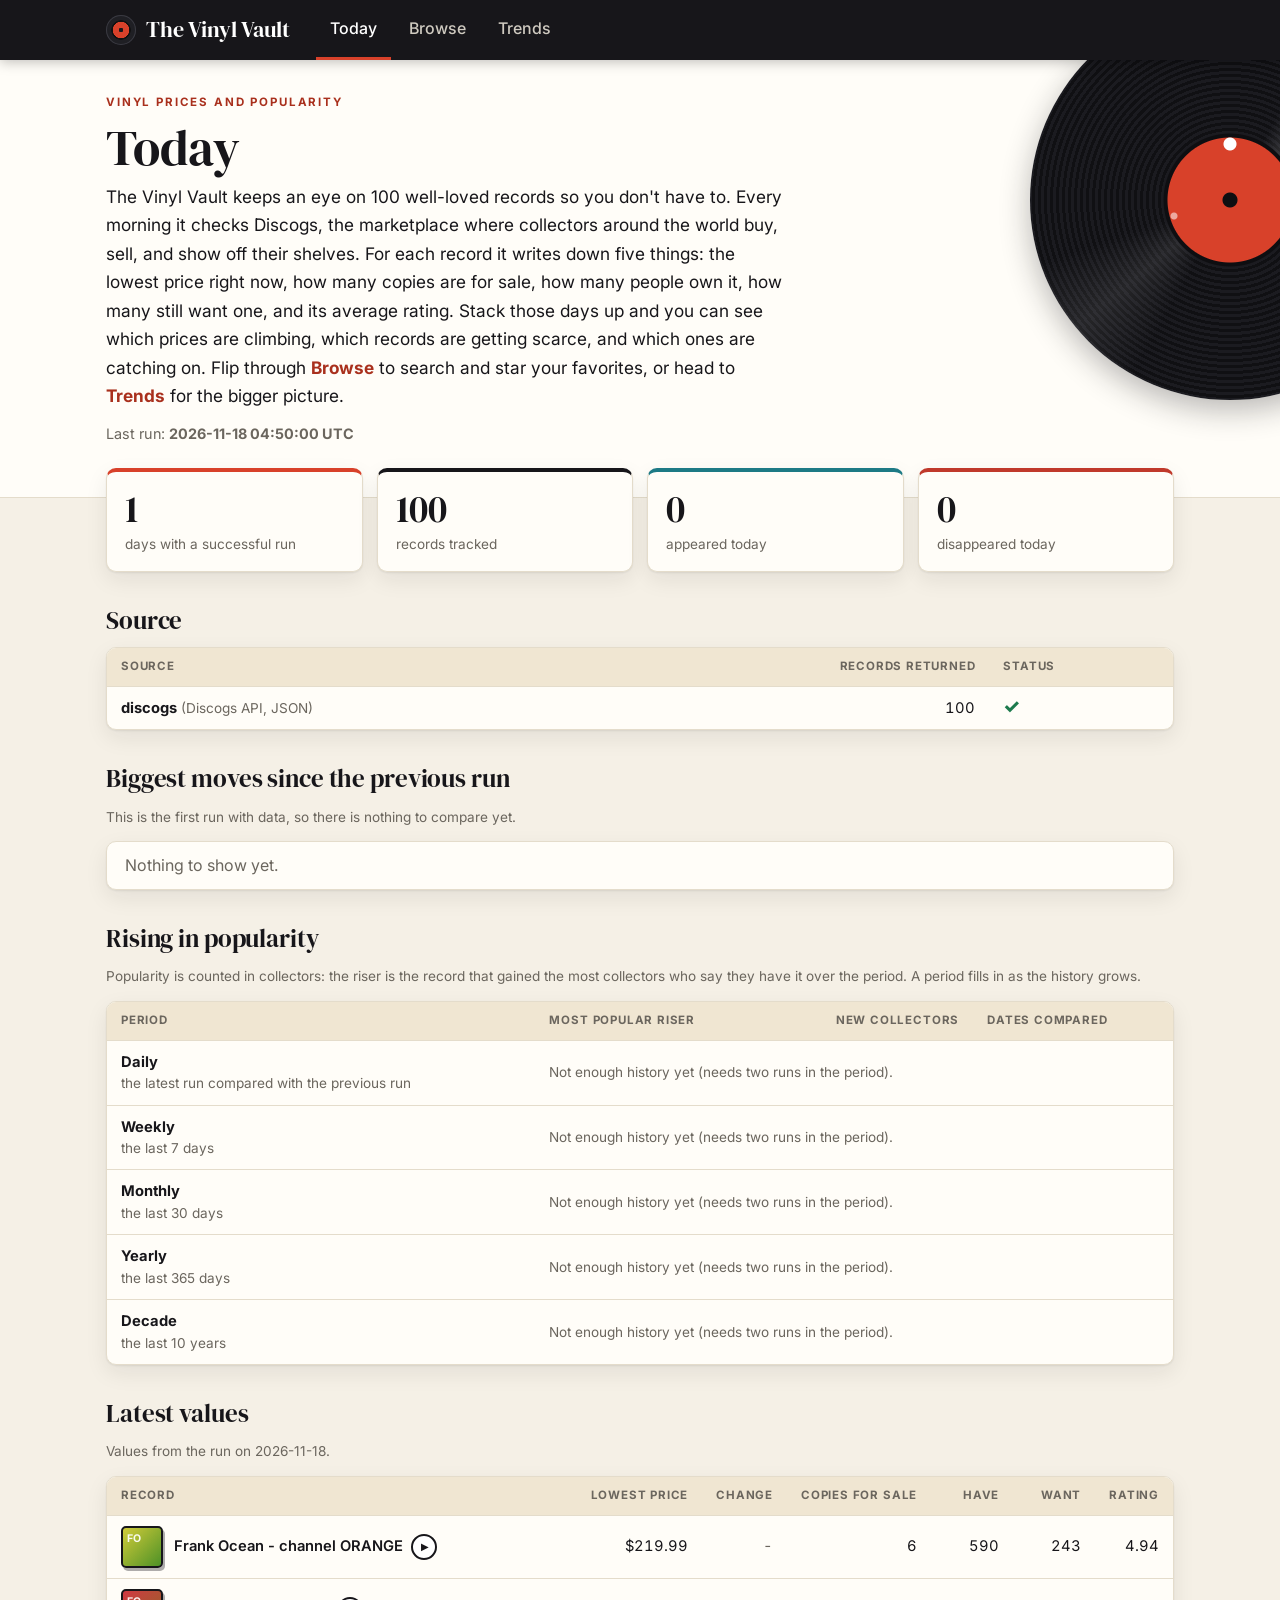
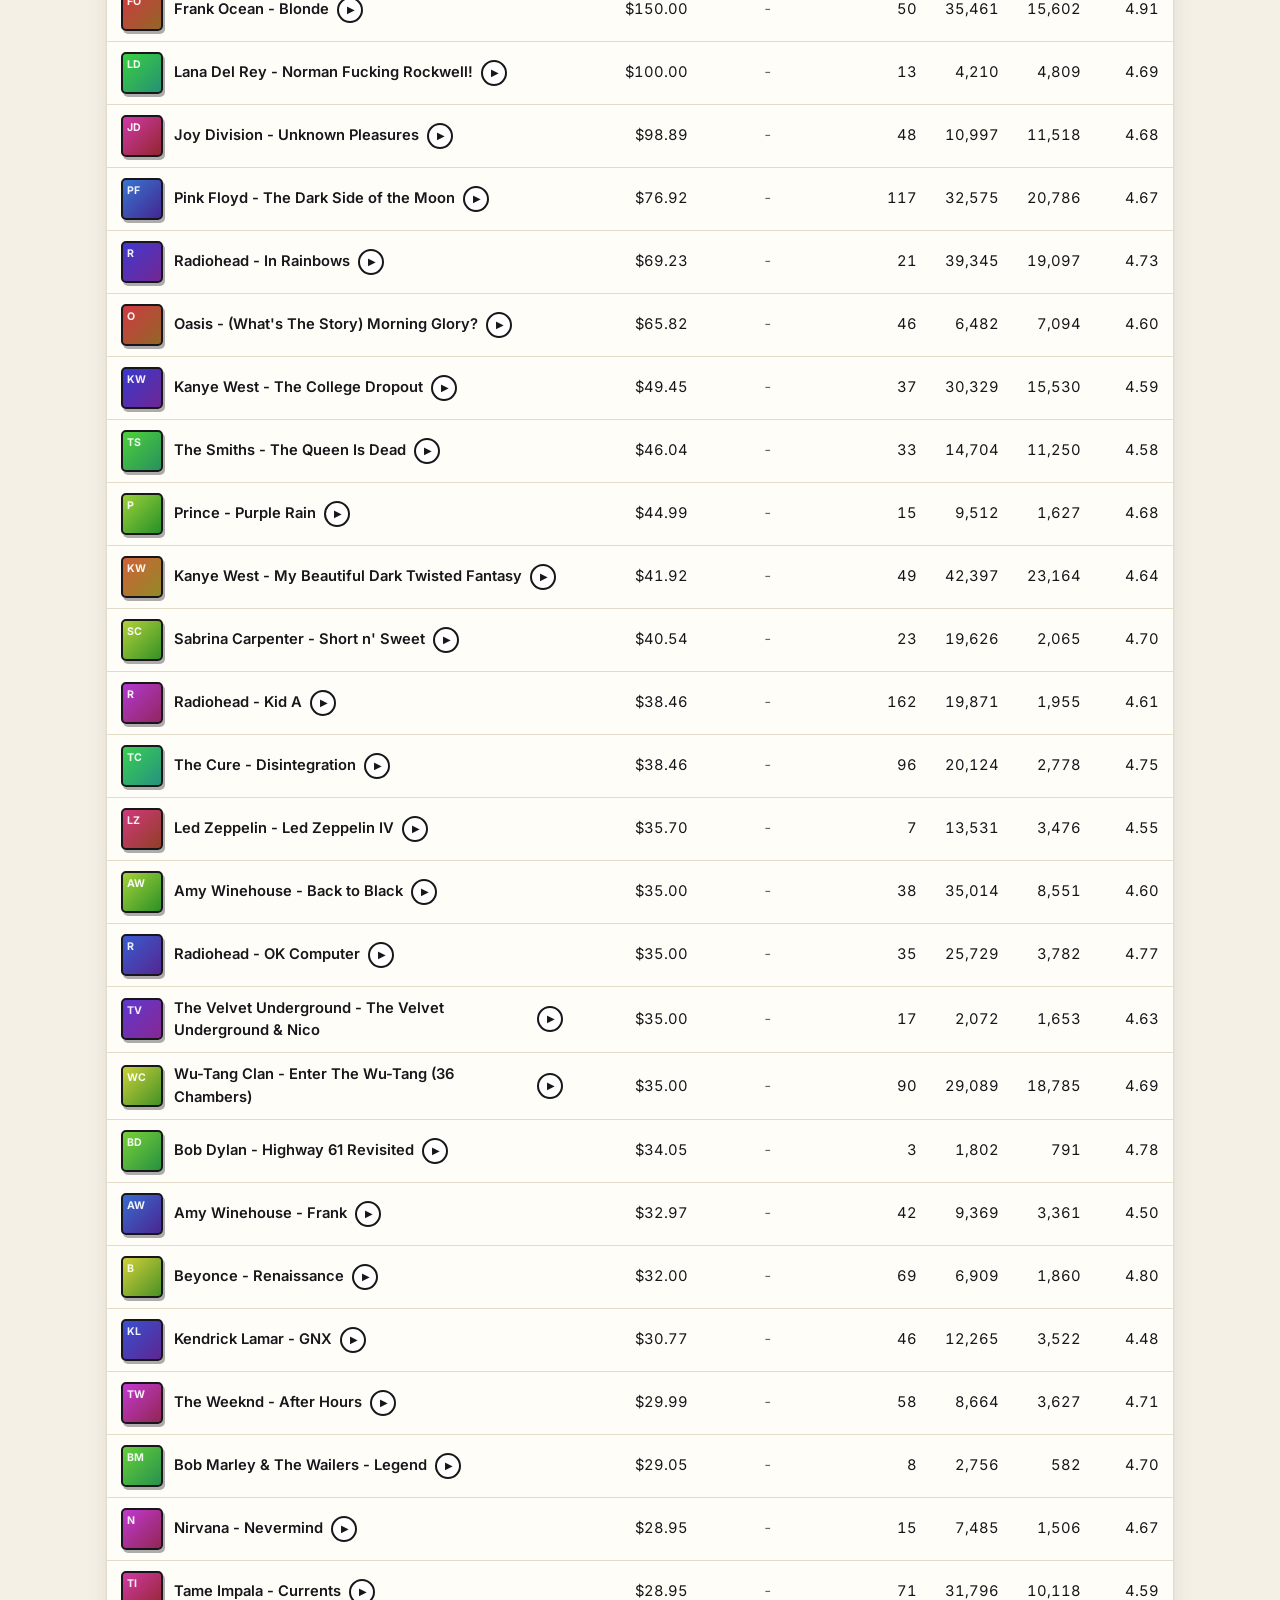
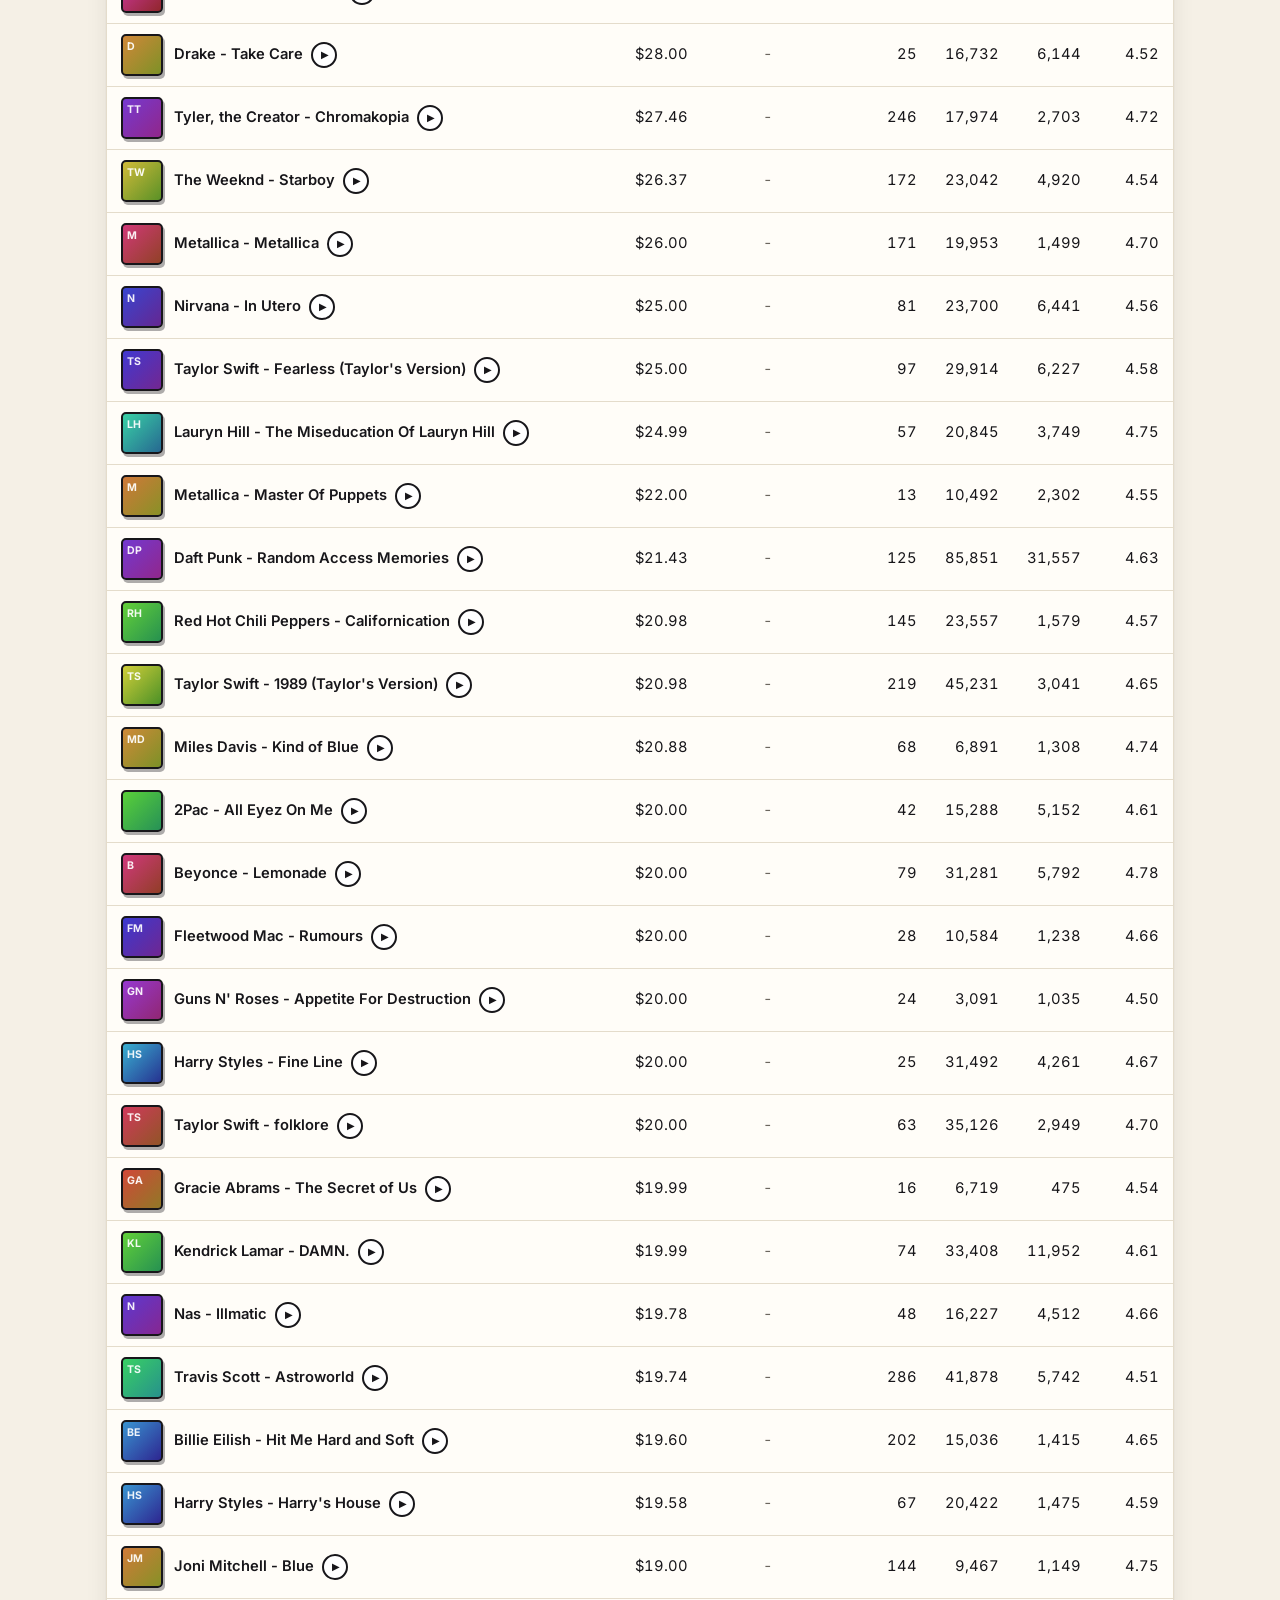
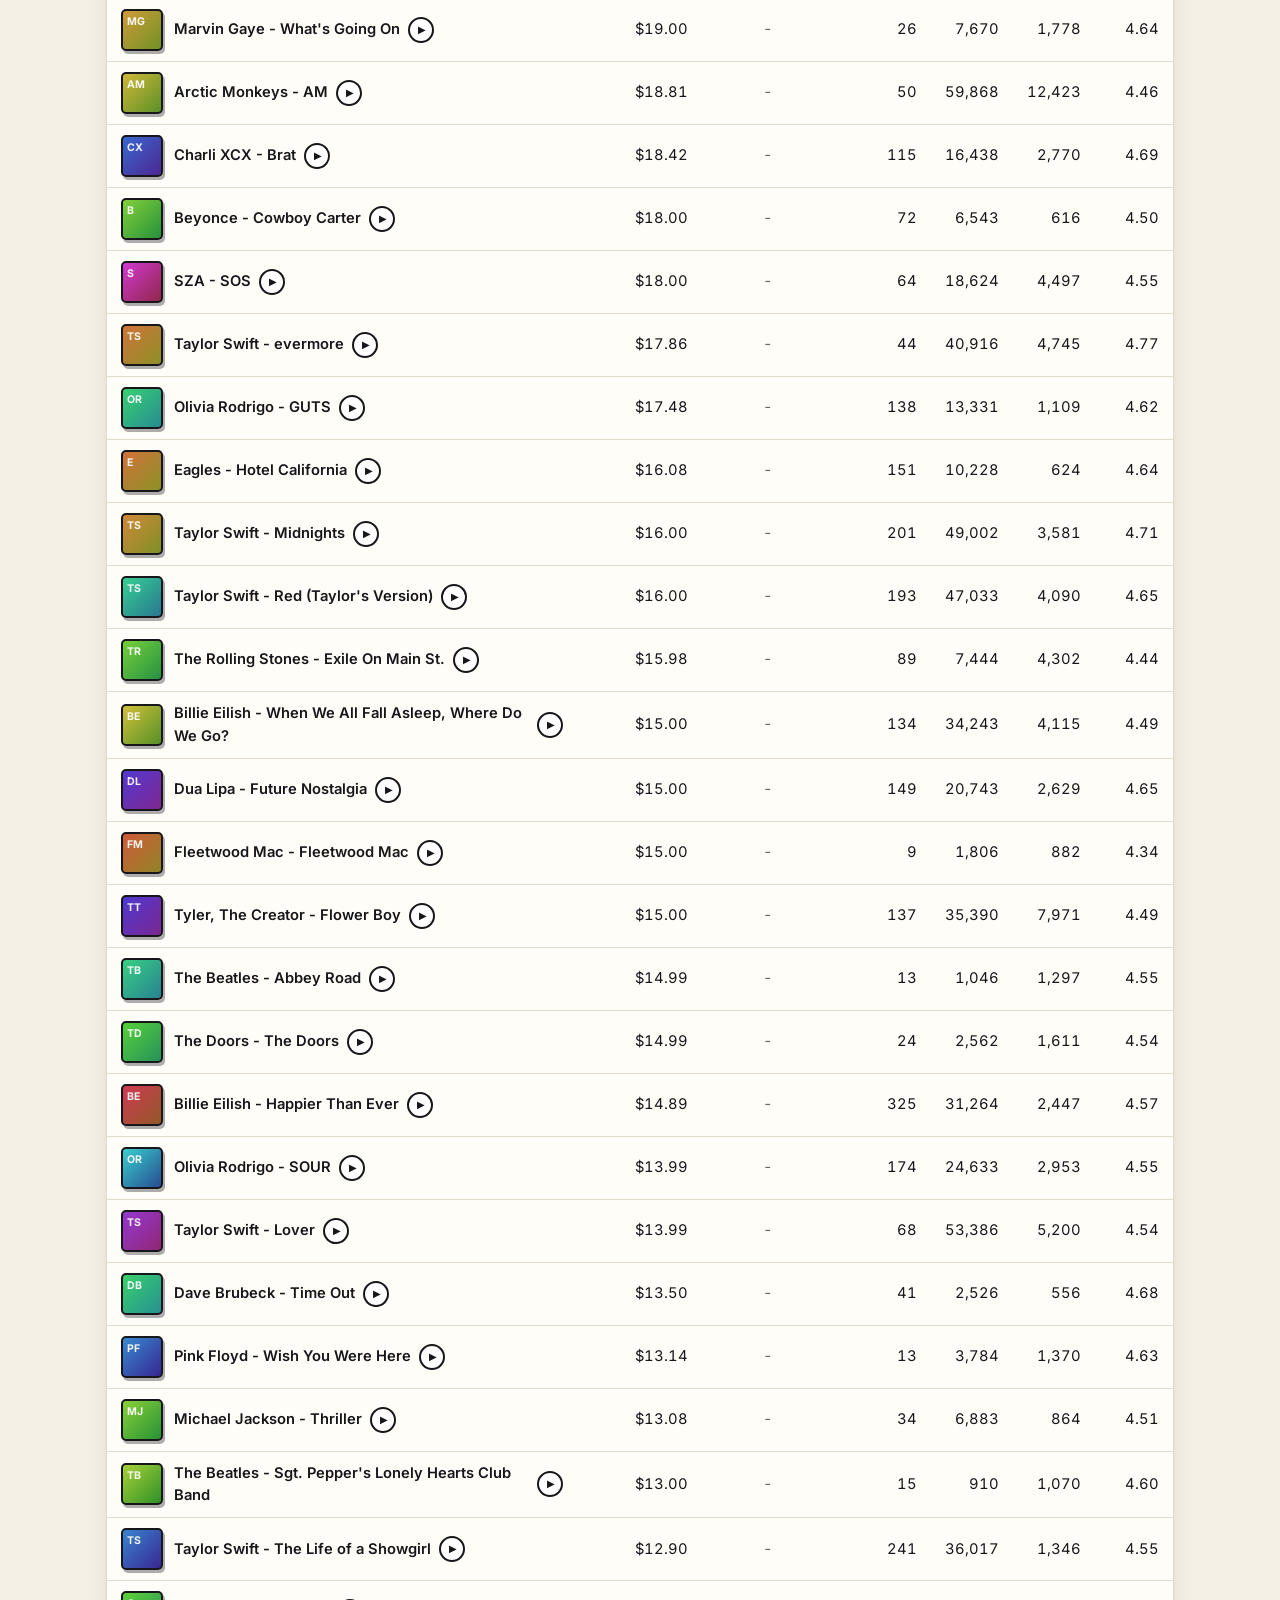
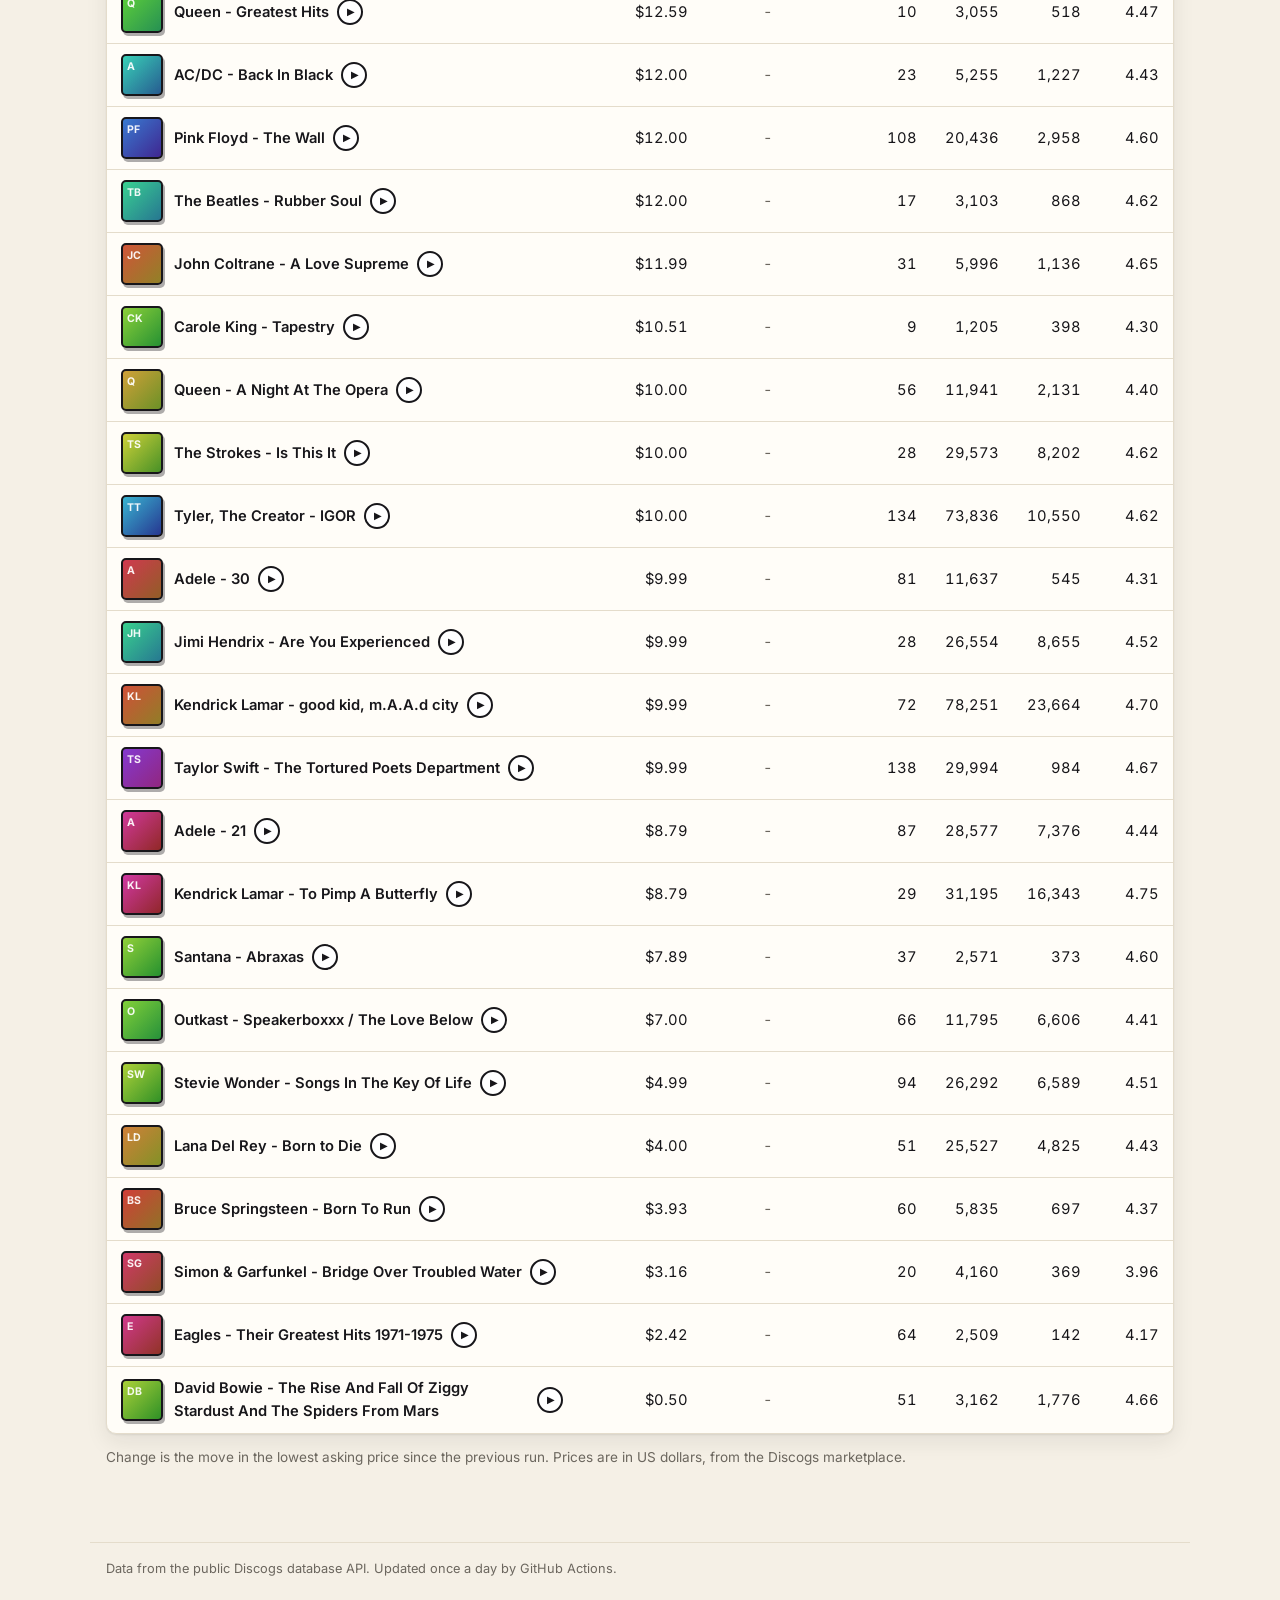
==== commit b243dbec: "Add the Listen while you scroll player and play buttons beside records Co-Authored-By: Claude Sonnet" ====
--- a/index.html
+++ b/index.html
@@ -9,9 +9,10 @@
 <link rel="manifest" href="manifest.webmanifest">
 <link rel="icon" href="assets/icon-192.png">
 <link rel="apple-touch-icon" href="assets/icon-192.png">
-<link rel="stylesheet" href="assets/style.css?v=16">
-<script src="assets/common.js?v=16" defer></script>
-<script src="assets/today.js?v=16" defer></script>
+<link rel="stylesheet" href="assets/style.css?v=17">
+<script src="assets/common.js?v=17" defer></script>
+<script src="assets/today.js?v=17" defer></script>
+<script src="assets/music.js?v=17" defer></script>
 </head>
 <body>
 <header class="hero"><div class="wrap">
--- a/assets/style.css
+++ b/assets/style.css
@@ -156,3 +156,37 @@
 .barlink:hover text { fill: var(--label-dark); text-decoration: underline; }
 .chip-link { color: var(--label-dark); text-decoration: none; font-weight: 700; margin-left: 2px; }
 .chip-link:hover { text-decoration: underline; }
+
+/* listen while you scroll */
+.play { margin-left: 8px; flex: none; width: 26px; height: 26px; border-radius: 50%; border: 2px solid var(--ink); background: #fff; color: var(--ink); font-size: .62rem; line-height: 1; padding: 0 0 0 2px; cursor: pointer; transition: background .15s, color .15s, transform .12s; }
+.play:hover { background: var(--label); color: #fff; transform: scale(1.12); }
+.play.on { background: var(--label); color: #fff; }
+
+.music { position: fixed; right: 16px; bottom: 16px; z-index: 50; width: min(372px, calc(100vw - 32px)); font-family: var(--sans); }
+.music-toggle { display: inline-flex; align-items: center; gap: 9px; float: right; font: inherit; font-weight: 700; font-size: .92rem; color: #fff; background: var(--ink); border: 2px solid var(--ink); border-radius: 999px; padding: 8px 18px 8px 10px; cursor: pointer; box-shadow: 0 6px 18px rgba(23, 22, 26, .35); }
+.music-toggle:hover { background: #2b2a31; }
+.music-disc { width: 24px; height: 24px; border-radius: 50%; flex: none; background: radial-gradient(circle, var(--ink) 0 2px, var(--label) 2.5px 6px, #111 6.5px 7.5px, #1f1f24 8px 12px); box-shadow: inset 0 0 0 1px #3a3a42; }
+.music.open .music-toggle { display: none; }
+.music-panel { display: none; background: var(--card); color: var(--ink); border: 2px solid var(--ink); border-radius: 14px; box-shadow: 0 14px 34px rgba(23, 22, 26, .38); overflow: hidden; }
+.music.open .music-panel { display: block; }
+.music-head { display: flex; align-items: center; justify-content: space-between; background: var(--ink); color: #fff; padding: 8px 8px 8px 14px; }
+.music-head strong { font-family: var(--serif); font-weight: 400; font-size: 1.05rem; }
+.music-min { font: inherit; font-size: 1.2rem; line-height: 1; width: 28px; height: 28px; border: 0; border-radius: 6px; background: transparent; color: #fff; cursor: pointer; }
+.music-min:hover { background: #2b2a31; }
+.music-pick { display: flex; flex-direction: column; gap: 4px; padding: 10px 14px 4px; font-size: .72rem; text-transform: uppercase; letter-spacing: .07em; color: var(--muted); font-weight: 600; }
+.music-pick input { font: inherit; text-transform: none; letter-spacing: 0; font-weight: 400; padding: 8px 10px; border: 1px solid var(--line); border-radius: 8px; background: #fff; color: var(--ink); width: 100%; caret-color: var(--label); }
+.music-video { margin: 8px 14px 0; height: 200px; background: #0e0e11; border-radius: 8px; overflow: hidden; }
+.music-video iframe { width: 100%; height: 200px; display: block; }
+.music-now { display: flex; flex-direction: column; padding: 8px 14px 0; font-size: .85rem; line-height: 1.35; color: var(--muted); }
+.music-now strong { color: var(--ink); font-size: 1rem; }
+.music-now small { color: var(--muted); }
+.music-links { font-size: .8rem; }
+.music-controls { display: flex; align-items: center; gap: 6px; padding: 8px 14px 0; }
+.music-controls button { font: inherit; font-size: 1rem; width: 34px; height: 34px; border-radius: 50%; border: 2px solid var(--ink); background: #fff; color: var(--ink); cursor: pointer; line-height: 1; padding: 0; }
+.music-controls button:hover { background: var(--soft); }
+.music-controls #music-play { background: var(--label); color: #fff; border-color: var(--label-dark); }
+.music-controls #music-shuffle[aria-pressed=true] { background: var(--ink); color: #fff; }
+.music-controls input[type=range] { flex: 1; min-width: 0; accent-color: var(--label); }
+.music-status { min-height: 1.2em; padding: 2px 14px 0; font-size: .78rem; color: var(--muted); }
+.music-note { margin: 0; padding: 4px 14px 12px; font-size: .74rem; color: var(--muted); line-height: 1.4; }
+@media (max-width: 560px) { .music { right: 8px; bottom: 8px; width: calc(100vw - 16px); } }
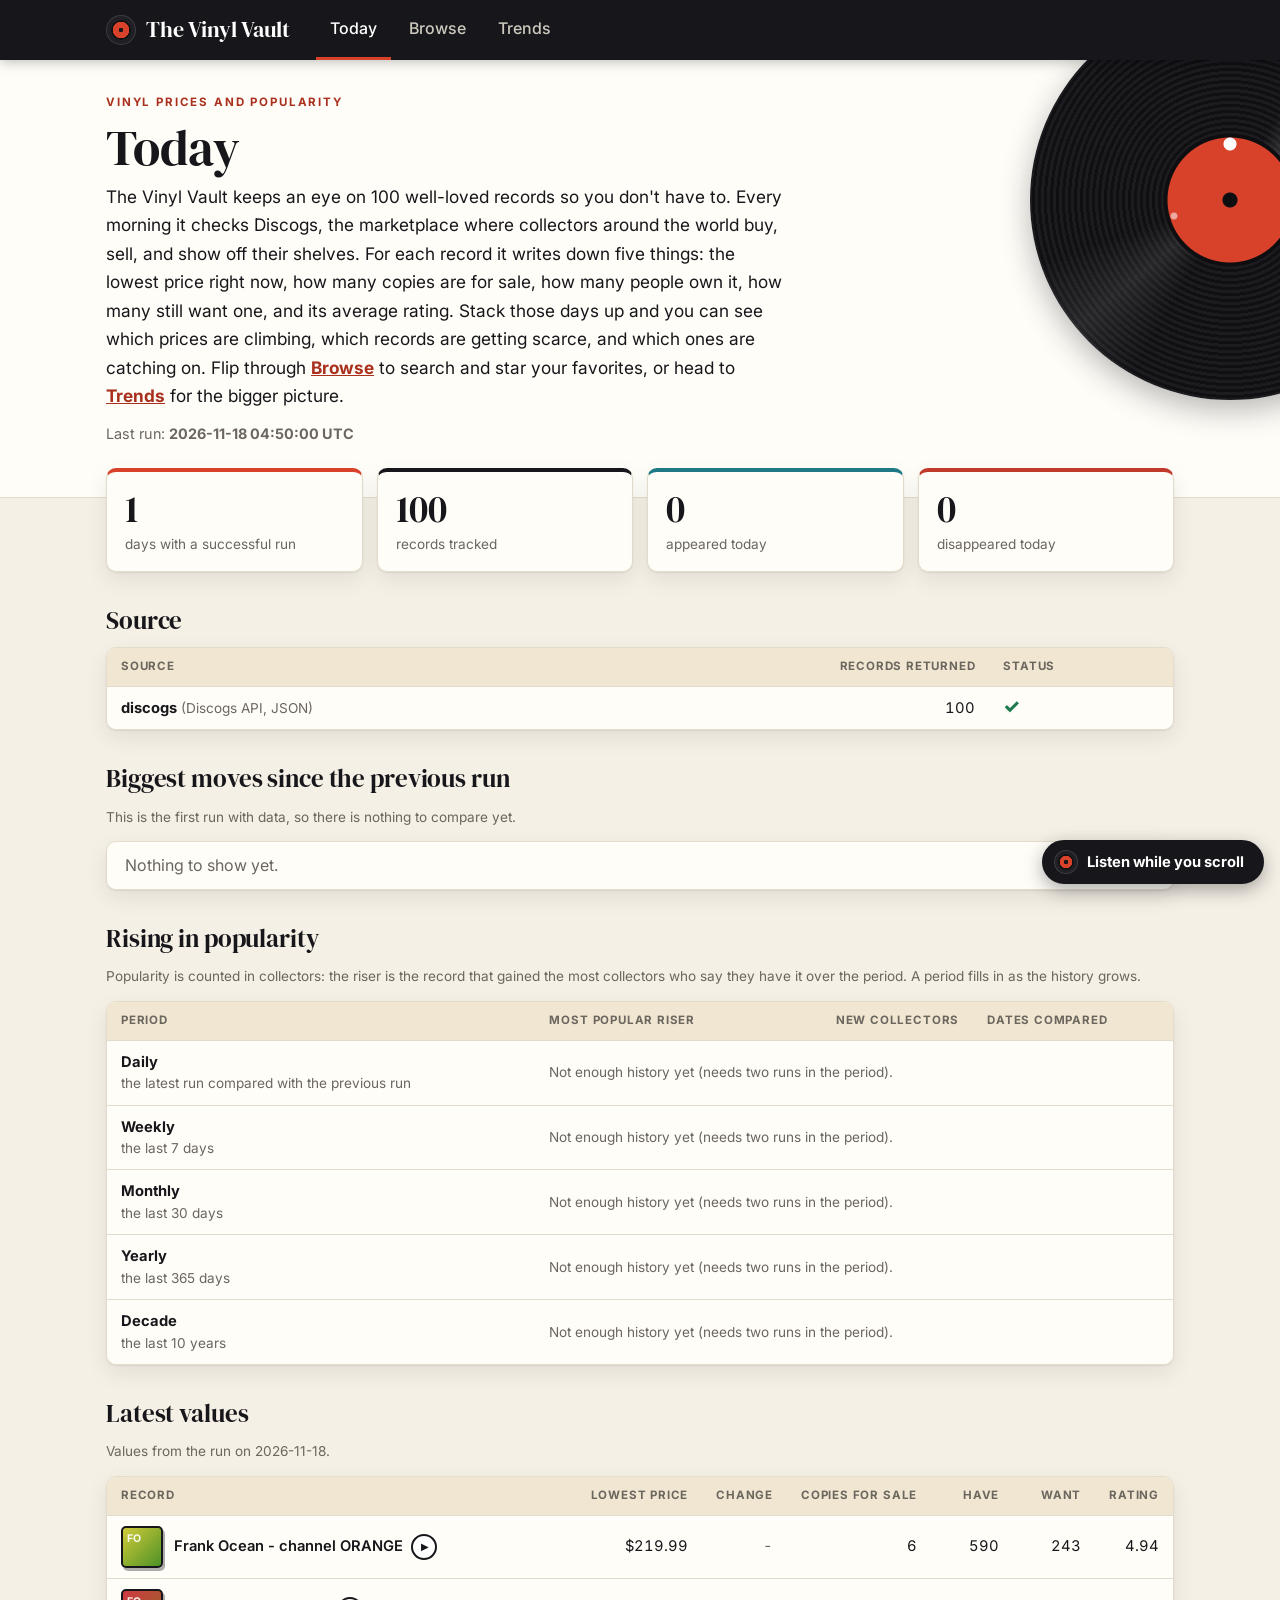
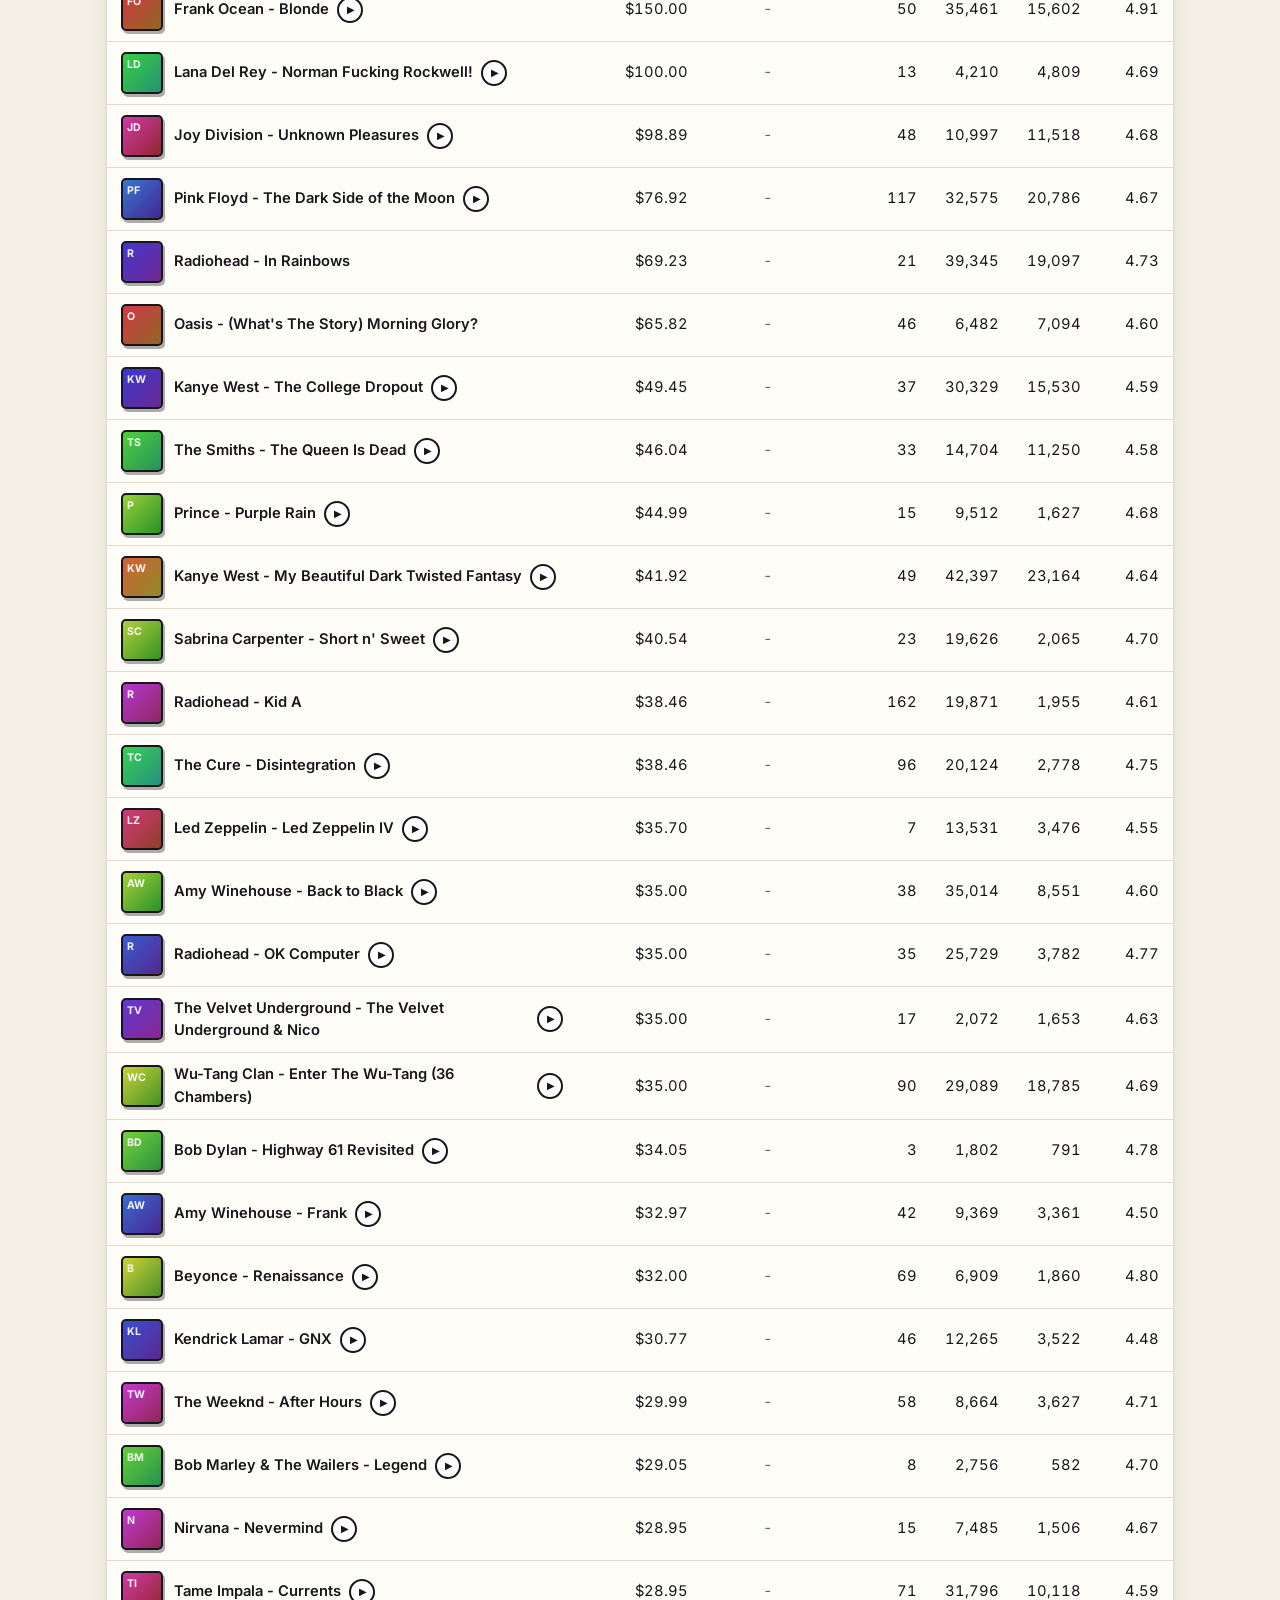
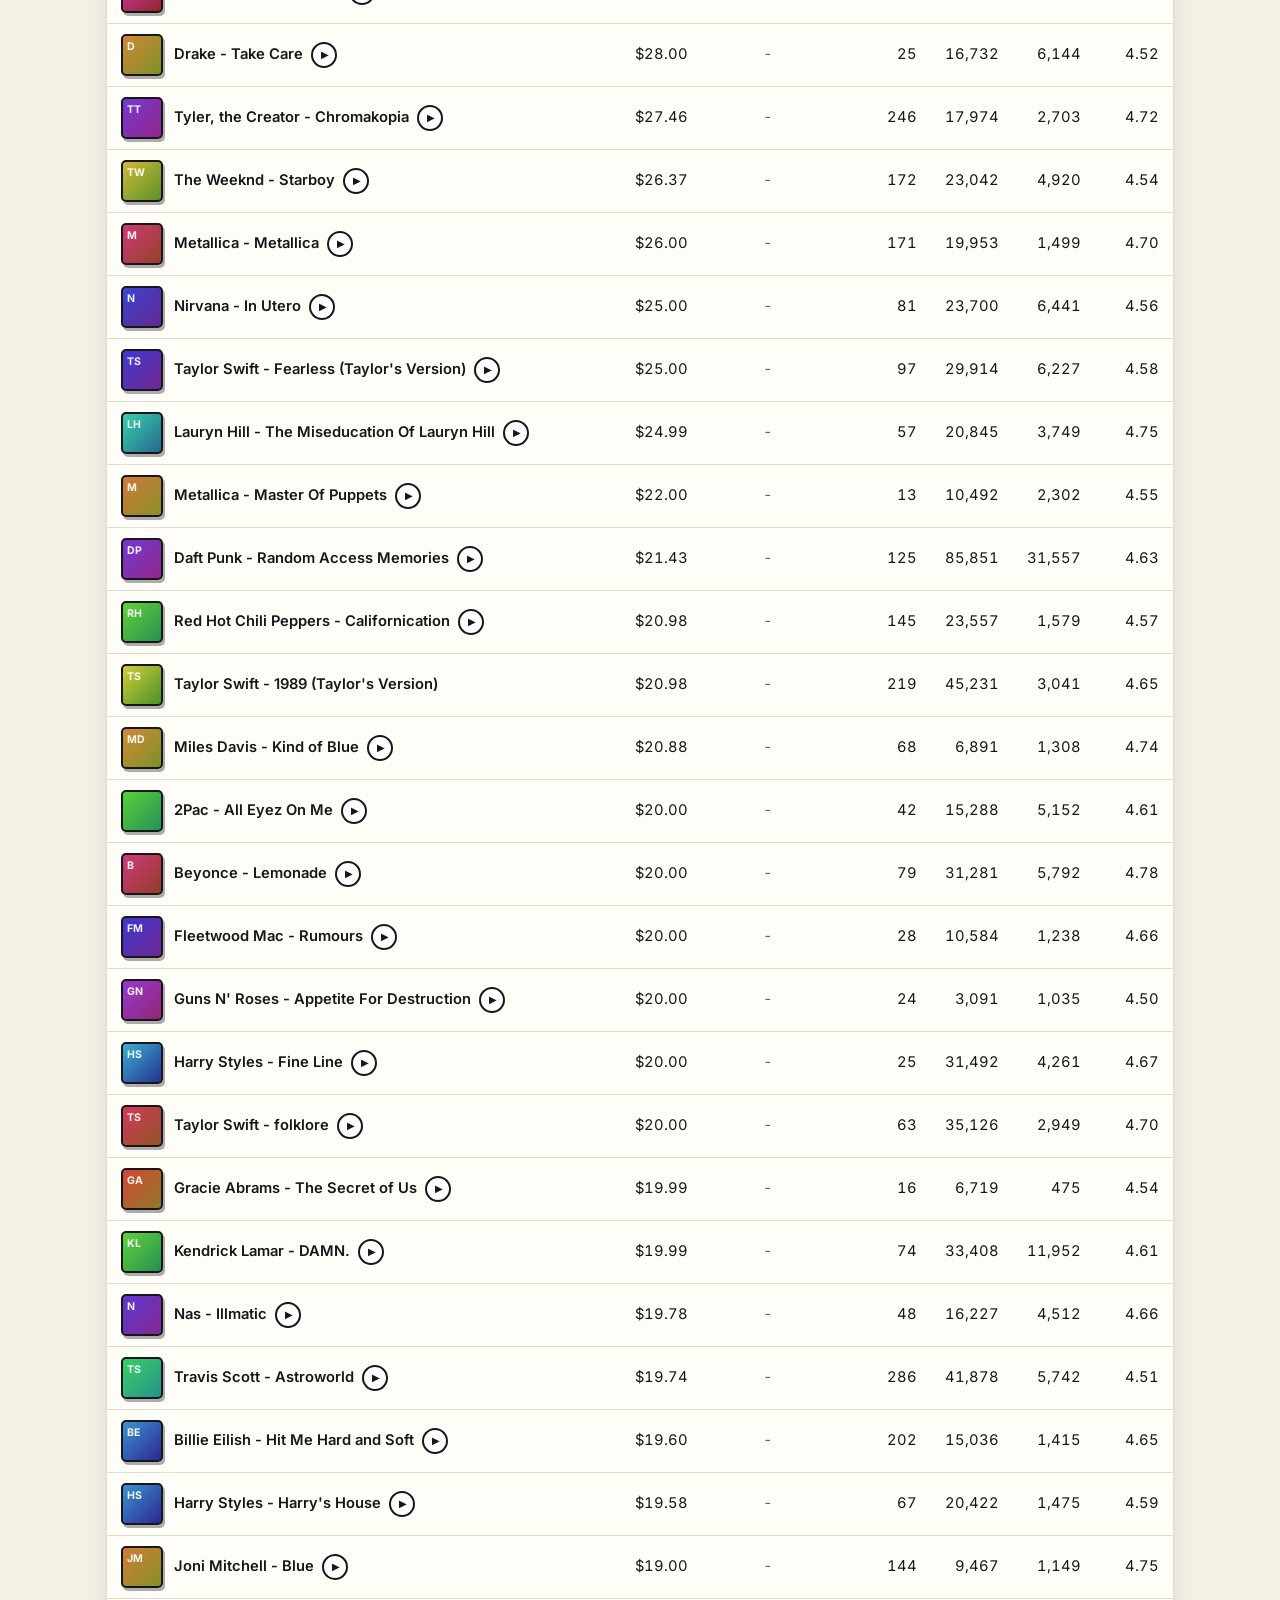
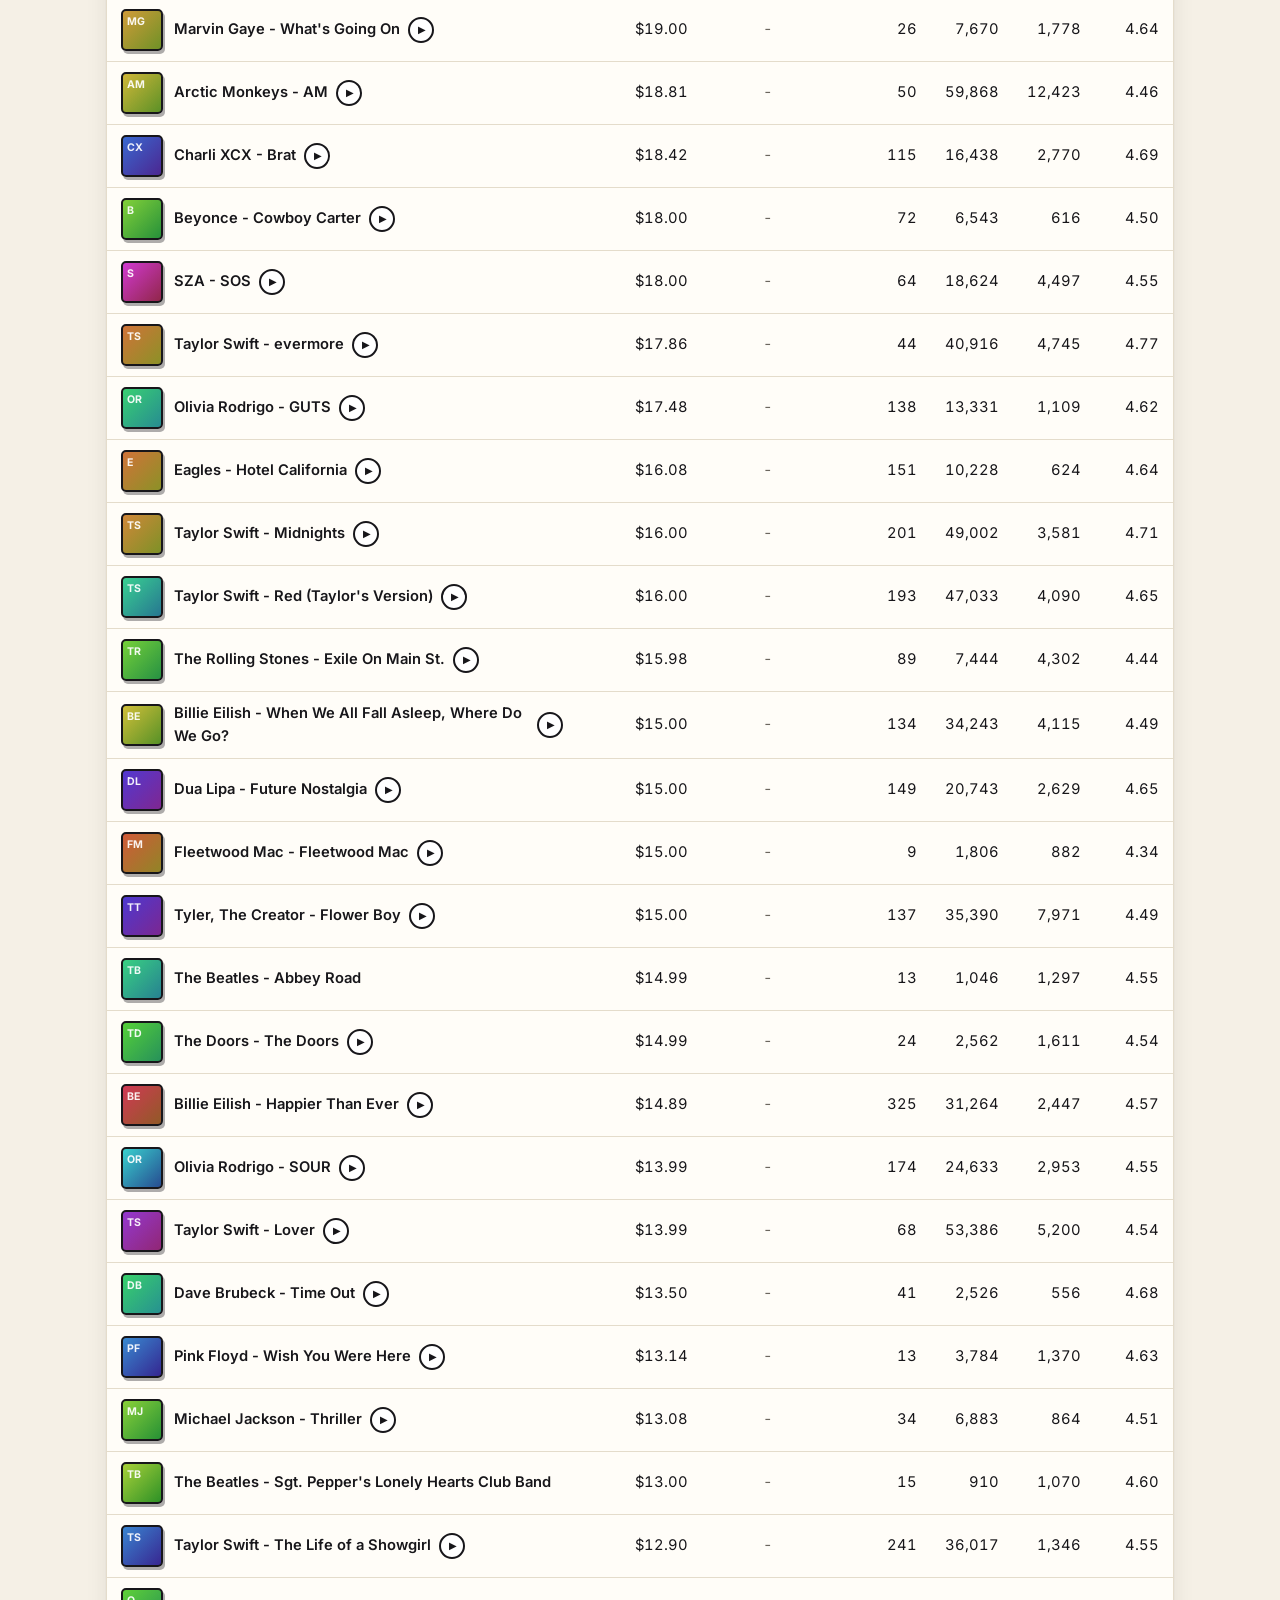
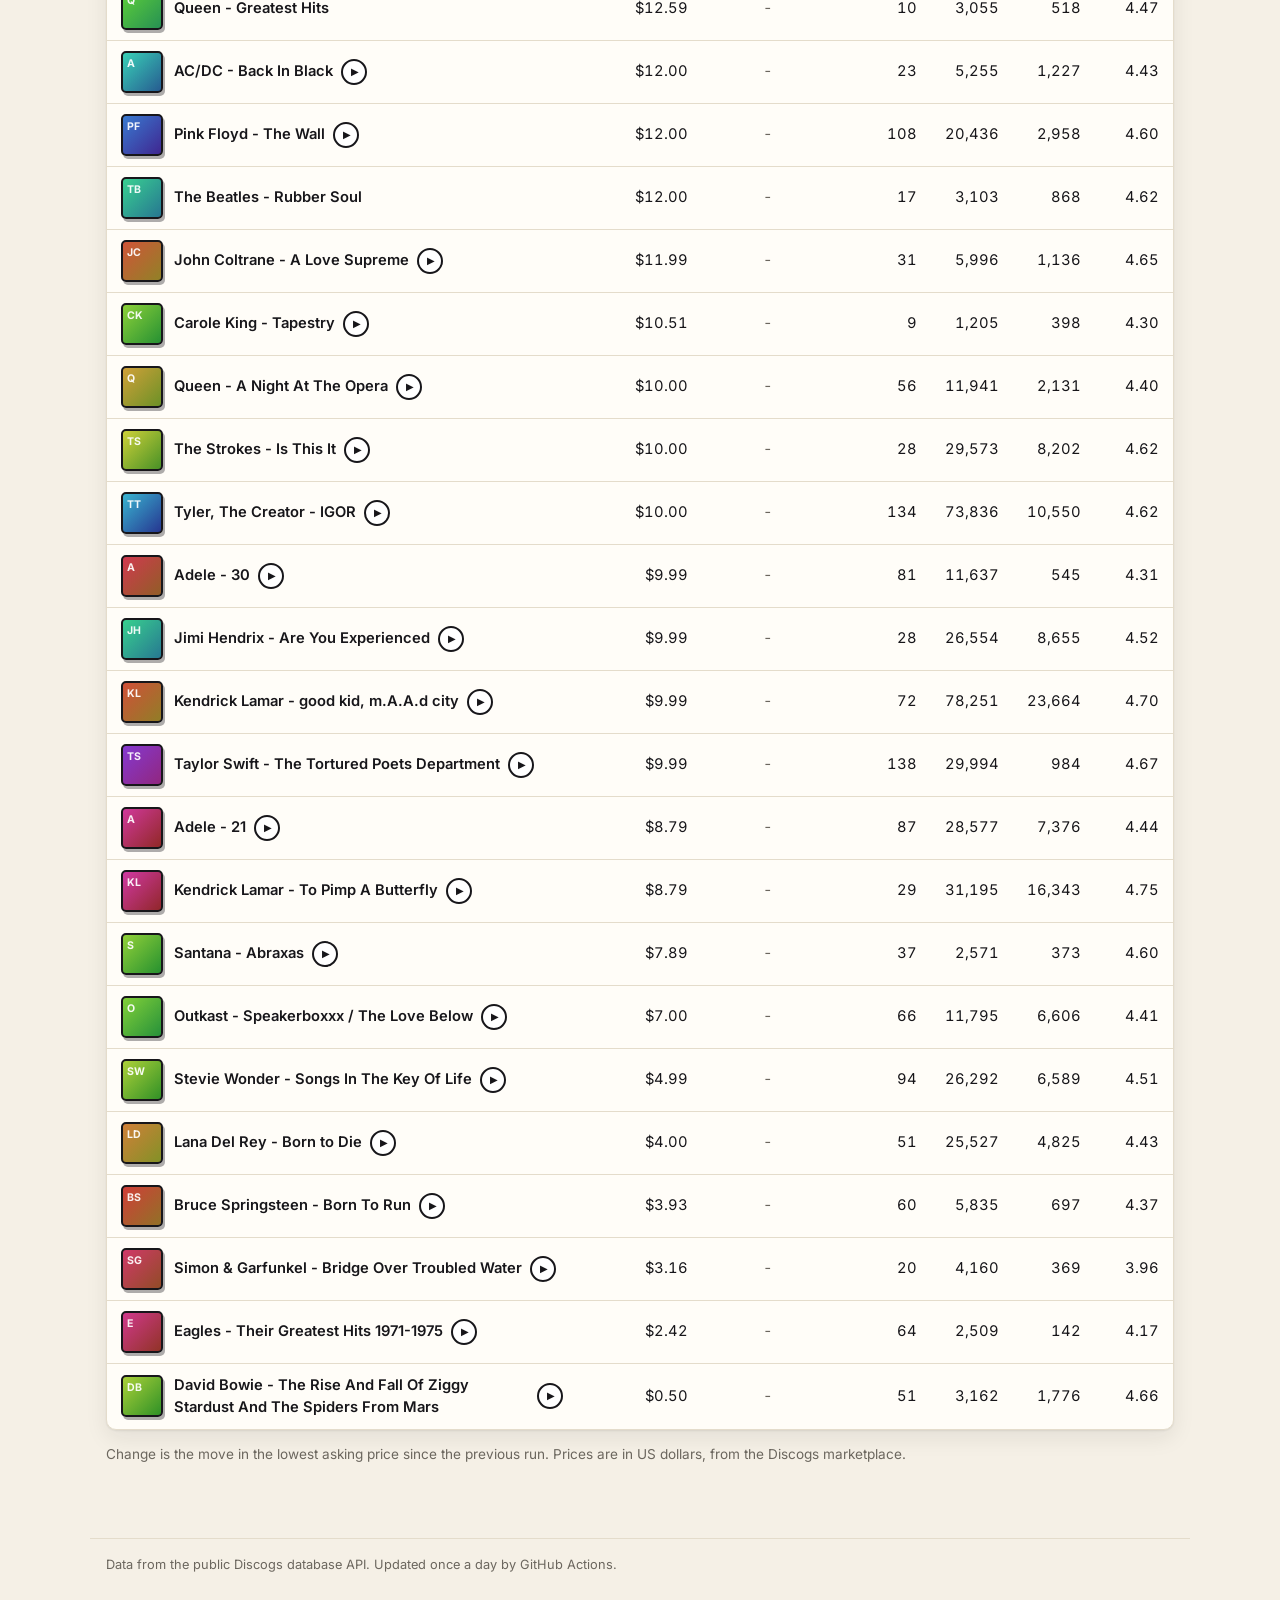
==== commit a729090d: "Switch pages in place so the music keeps playing; make intro Browse and Trends links Co-Authored-By:" ====
--- a/index.html
+++ b/index.html
@@ -9,10 +9,10 @@
 <link rel="manifest" href="manifest.webmanifest">
 <link rel="icon" href="assets/icon-192.png">
 <link rel="apple-touch-icon" href="assets/icon-192.png">
-<link rel="stylesheet" href="assets/style.css?v=17">
-<script src="assets/common.js?v=17" defer></script>
-<script src="assets/today.js?v=17" defer></script>
-<script src="assets/music.js?v=17" defer></script>
+<link rel="stylesheet" href="assets/style.css?v=18">
+<script src="assets/common.js?v=18" defer></script>
+<script src="assets/today.js?v=18" defer></script>
+<script src="assets/music.js?v=18" defer></script>
 </head>
 <body>
 <header class="hero"><div class="wrap">
@@ -23,7 +23,7 @@
   For each record it writes down five things: the lowest price right now, how many copies are for sale, how many people own it,
   how many still want one, and its average rating.
   Stack those days up and you can see which prices are climbing, which records are getting scarce, and which ones are catching on.
-  Flip through <strong>Browse</strong> to search and star your favorites, or head to <strong>Trends</strong> for the bigger picture.</p>
+  Flip through <a href="browse.html">Browse</a> to search and star your favorites, or head to <a href="trends.html">Trends</a> for the bigger picture.</p>
   <p class="lede">Last run: <strong id="run-time">loading...</strong></p>
 </div></header>
 <main>
--- a/assets/style.css
+++ b/assets/style.css
@@ -190,3 +190,10 @@
 .music-status { min-height: 1.2em; padding: 2px 14px 0; font-size: .78rem; color: var(--muted); }
 .music-note { margin: 0; padding: 4px 14px 12px; font-size: .74rem; color: var(--muted); line-height: 1.4; }
 @media (max-width: 560px) { .music { right: 8px; bottom: 8px; width: calc(100vw - 16px); } }
+
+/* when the content swaps in place */
+main.swap { animation: pagein .28s ease-out; }
+@keyframes pagein { from { opacity: 0; transform: translateY(6px); } to { opacity: 1; transform: none; } }
+@media (prefers-reduced-motion: reduce) { main.swap { animation: none; } }
+
+.hero .intro a { color: var(--label-dark); font-weight: 700; }
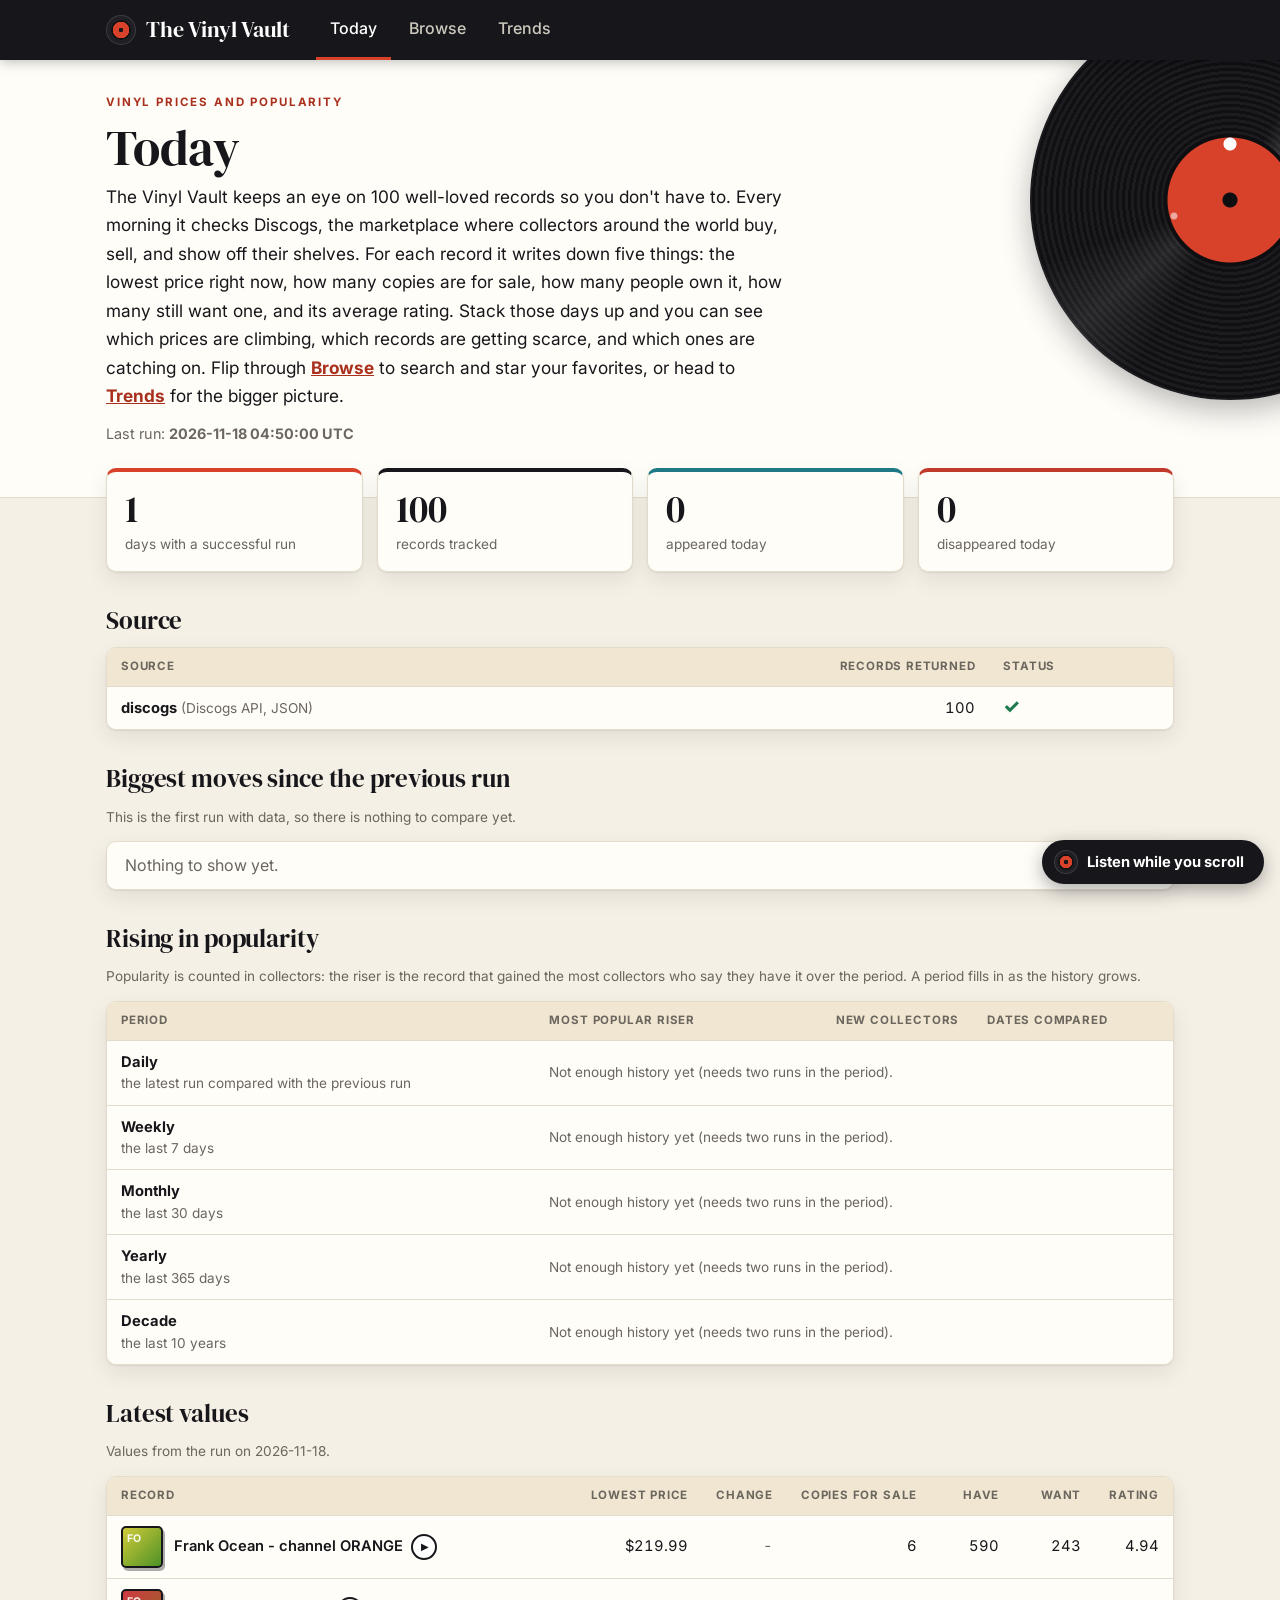
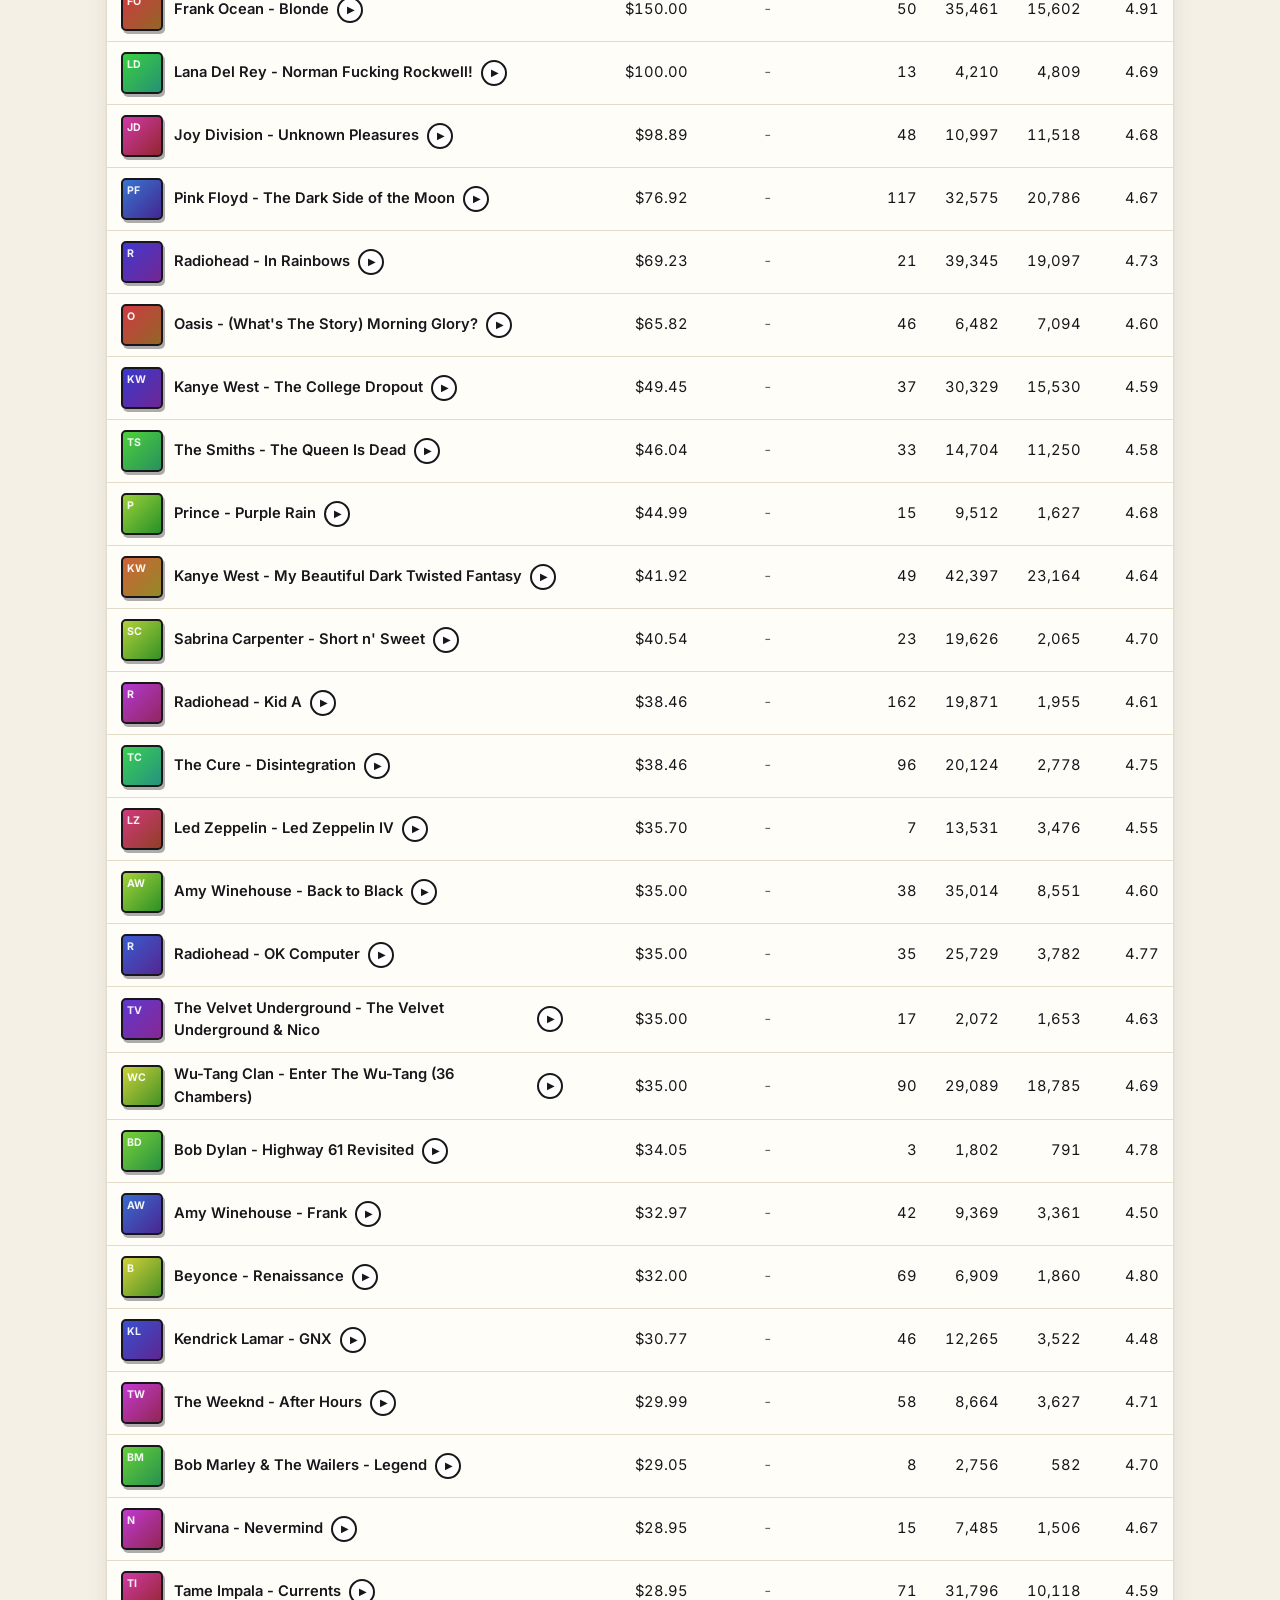
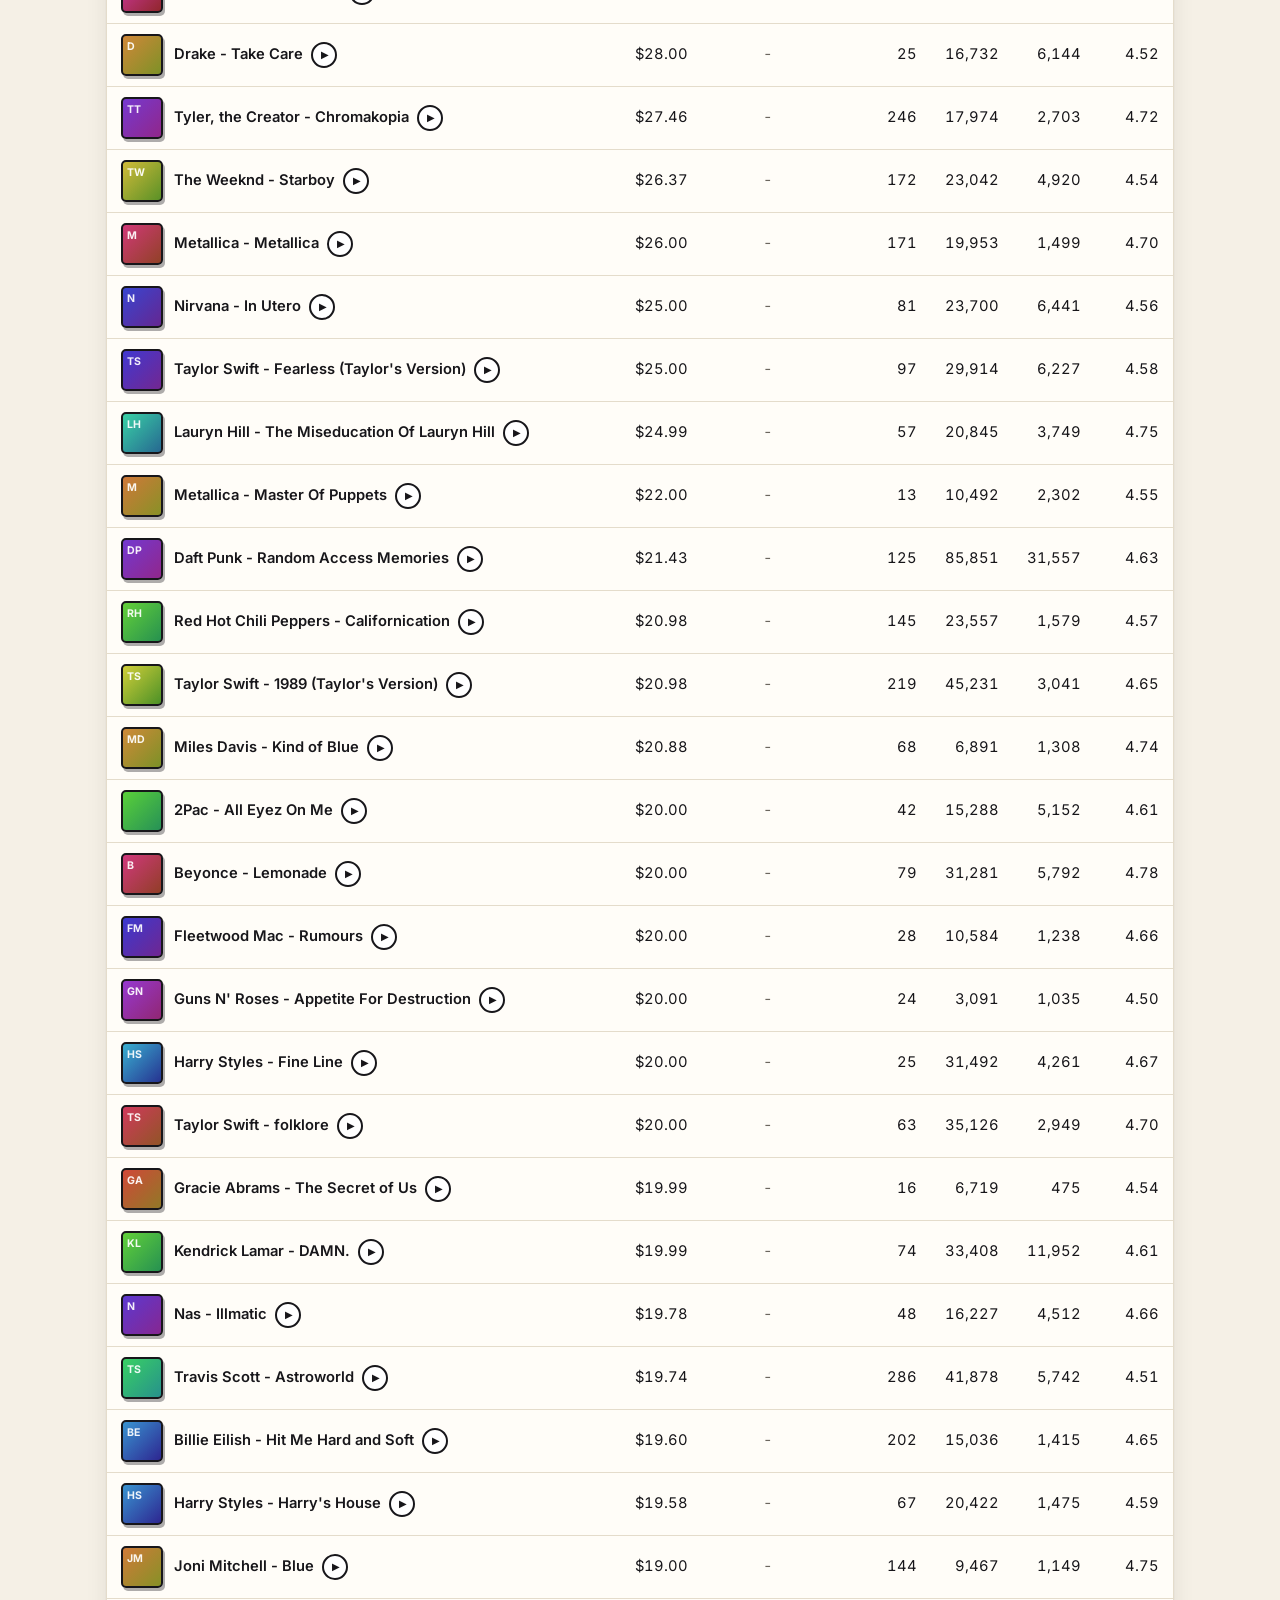
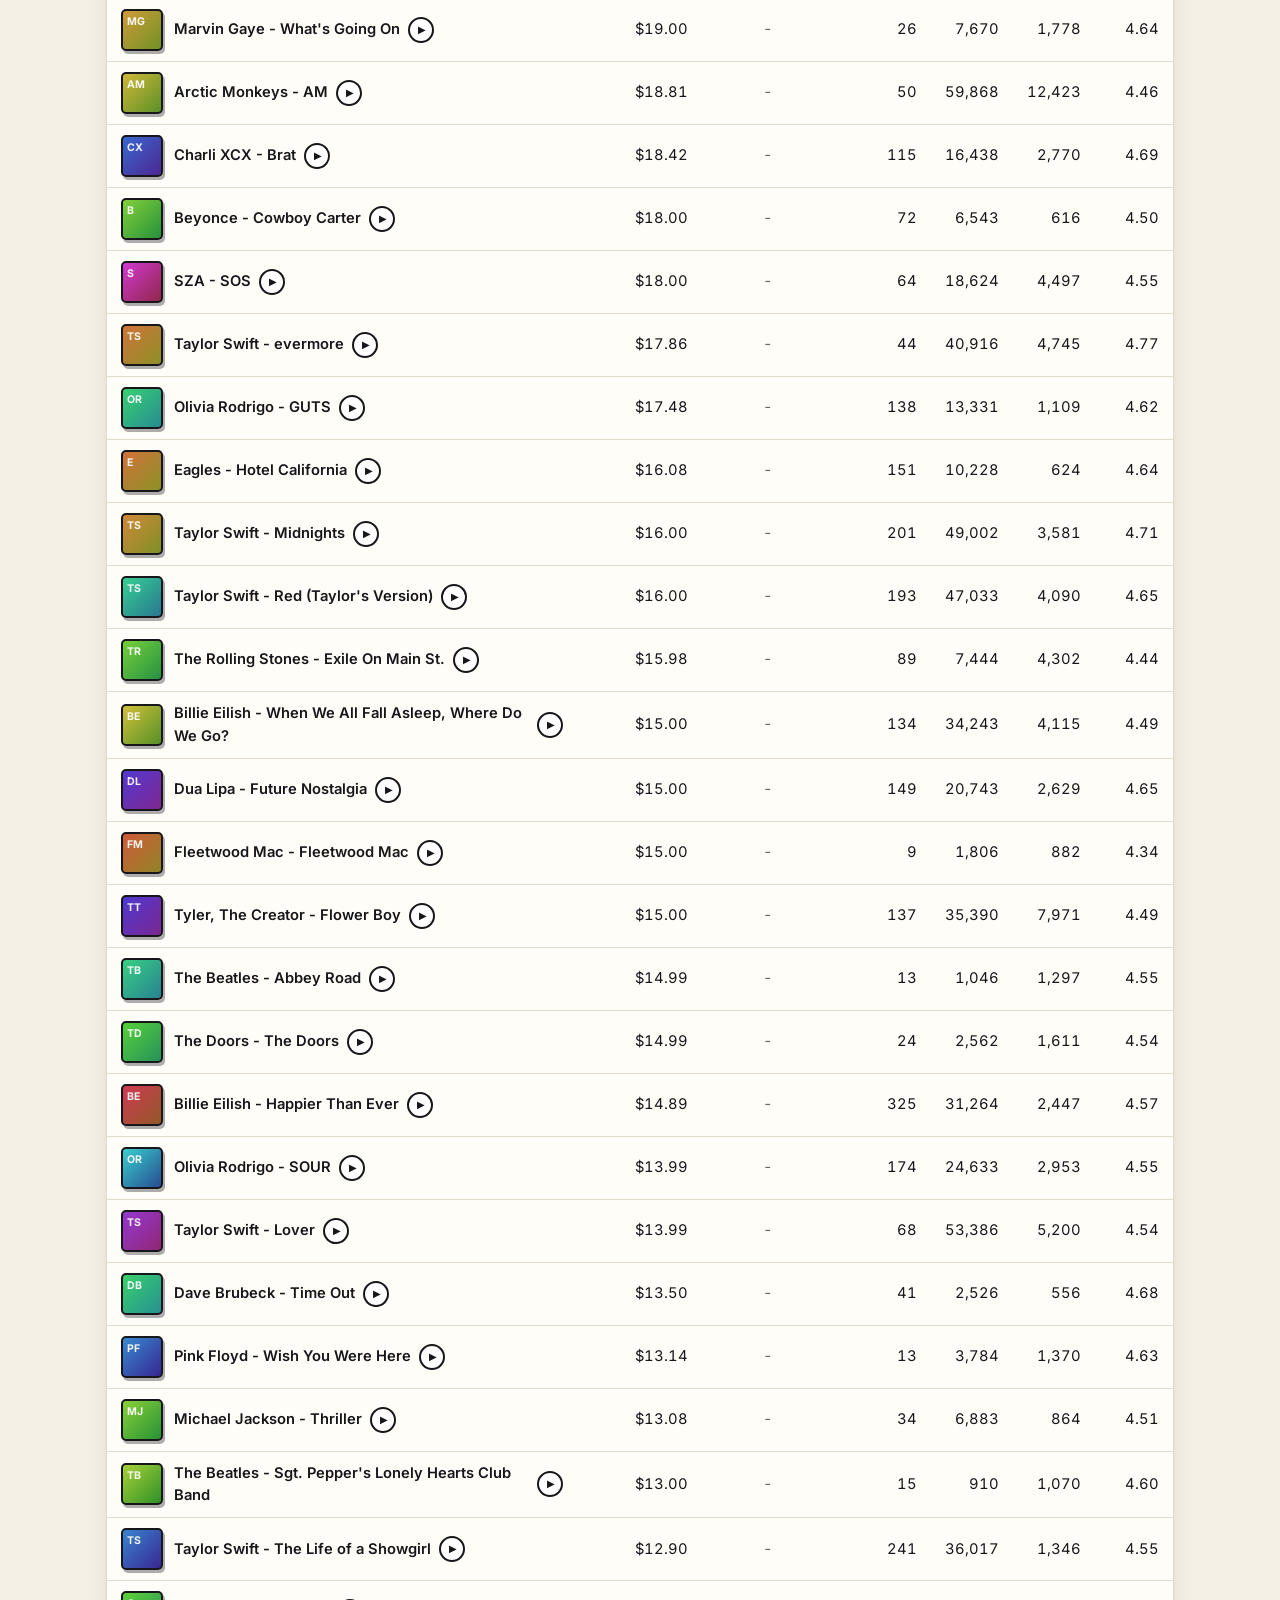
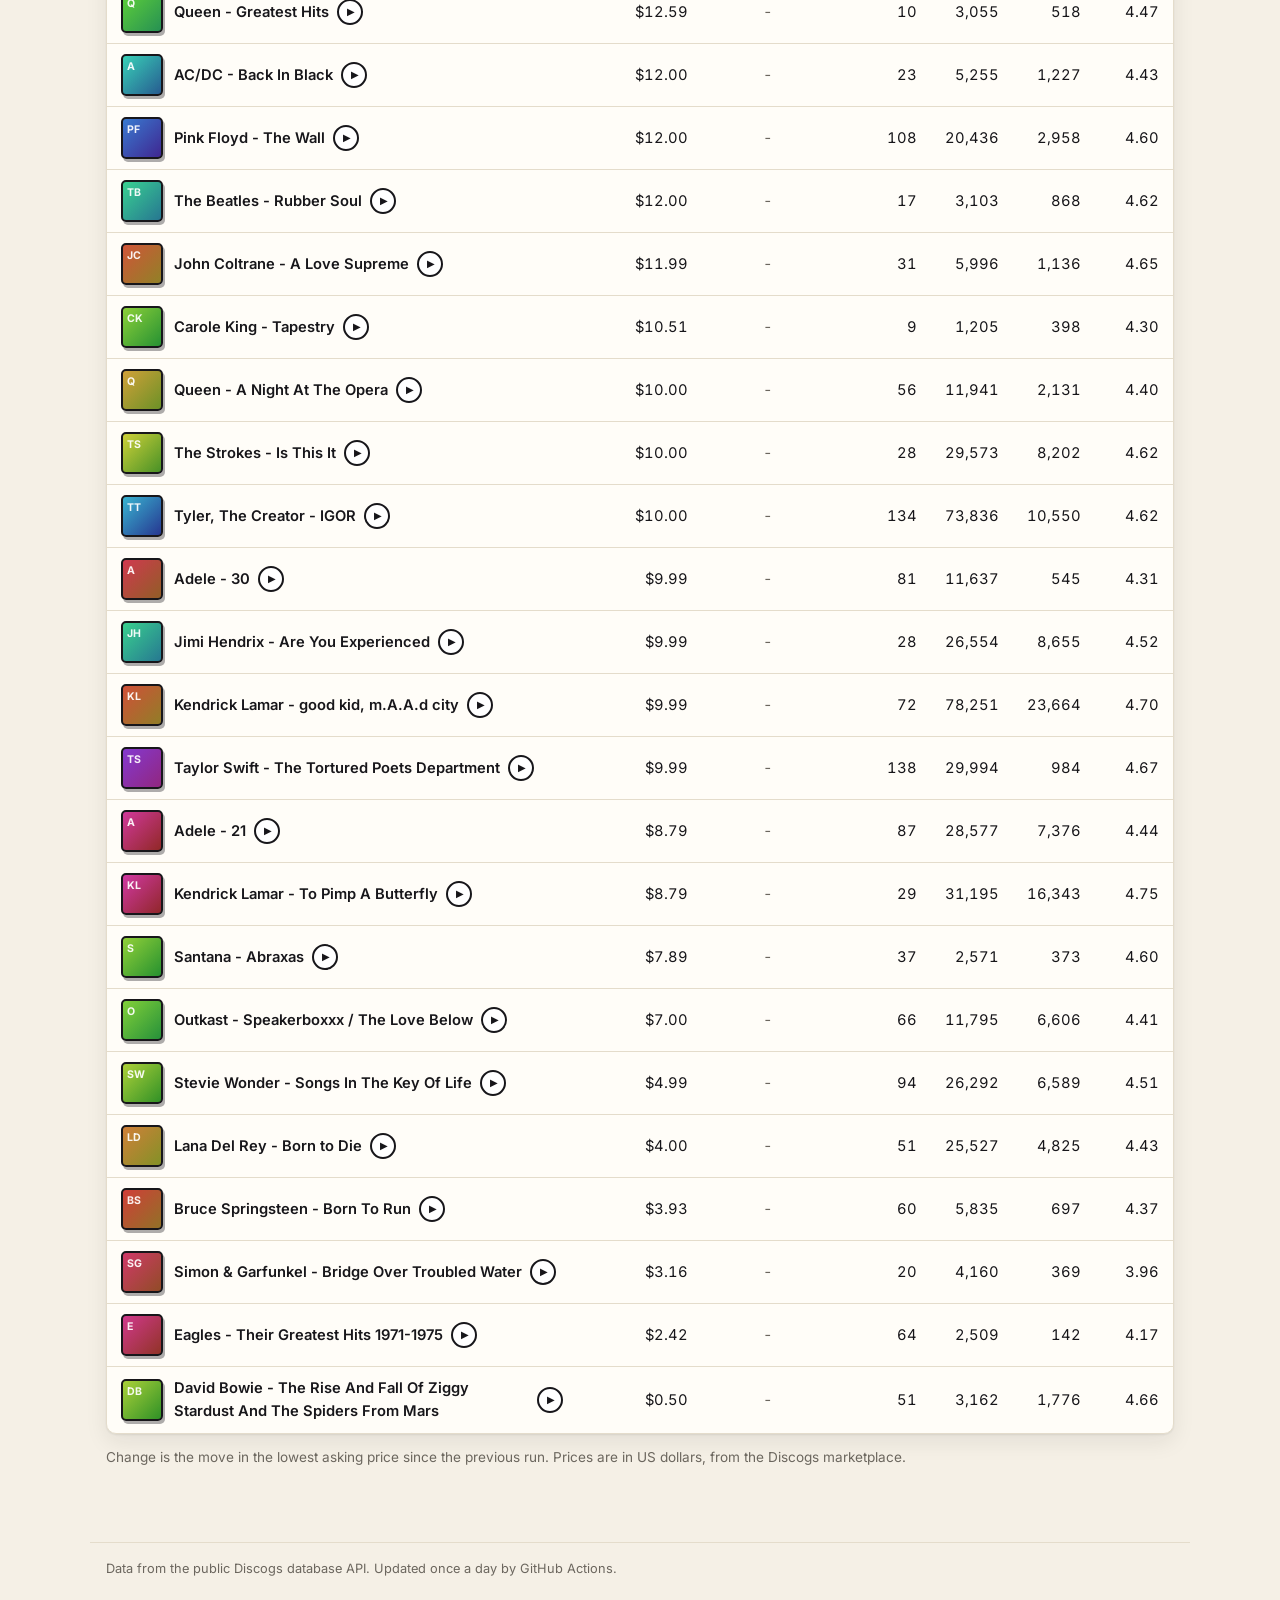
==== commit ce891202: "Hand-picked songs for the eight records without a usable Discogs video Co-Authored-By: Claude Sonnet" ====
--- a/index.html
+++ b/index.html
@@ -9,10 +9,10 @@
 <link rel="manifest" href="manifest.webmanifest">
 <link rel="icon" href="assets/icon-192.png">
 <link rel="apple-touch-icon" href="assets/icon-192.png">
-<link rel="stylesheet" href="assets/style.css?v=18">
-<script src="assets/common.js?v=18" defer></script>
-<script src="assets/today.js?v=18" defer></script>
-<script src="assets/music.js?v=18" defer></script>
+<link rel="stylesheet" href="assets/style.css?v=19">
+<script src="assets/common.js?v=19" defer></script>
+<script src="assets/today.js?v=19" defer></script>
+<script src="assets/music.js?v=19" defer></script>
 </head>
 <body>
 <header class="hero"><div class="wrap">
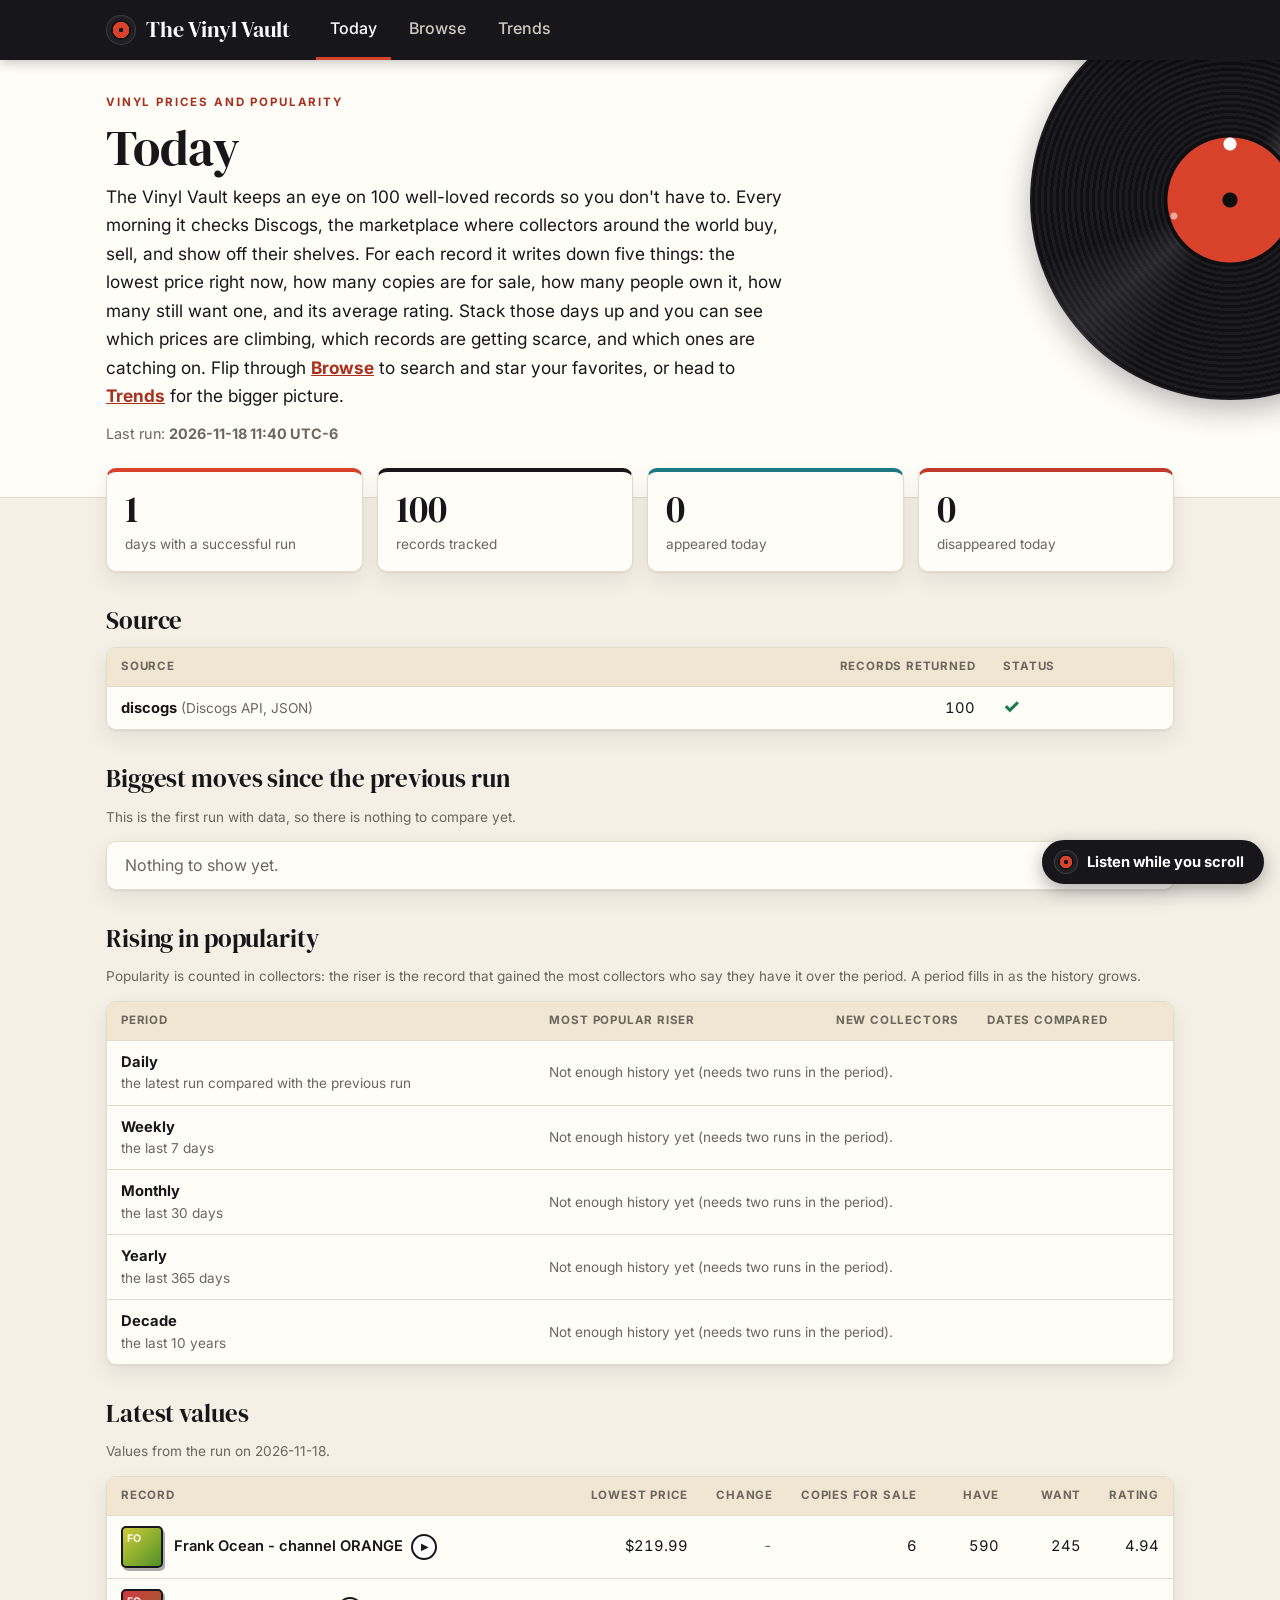
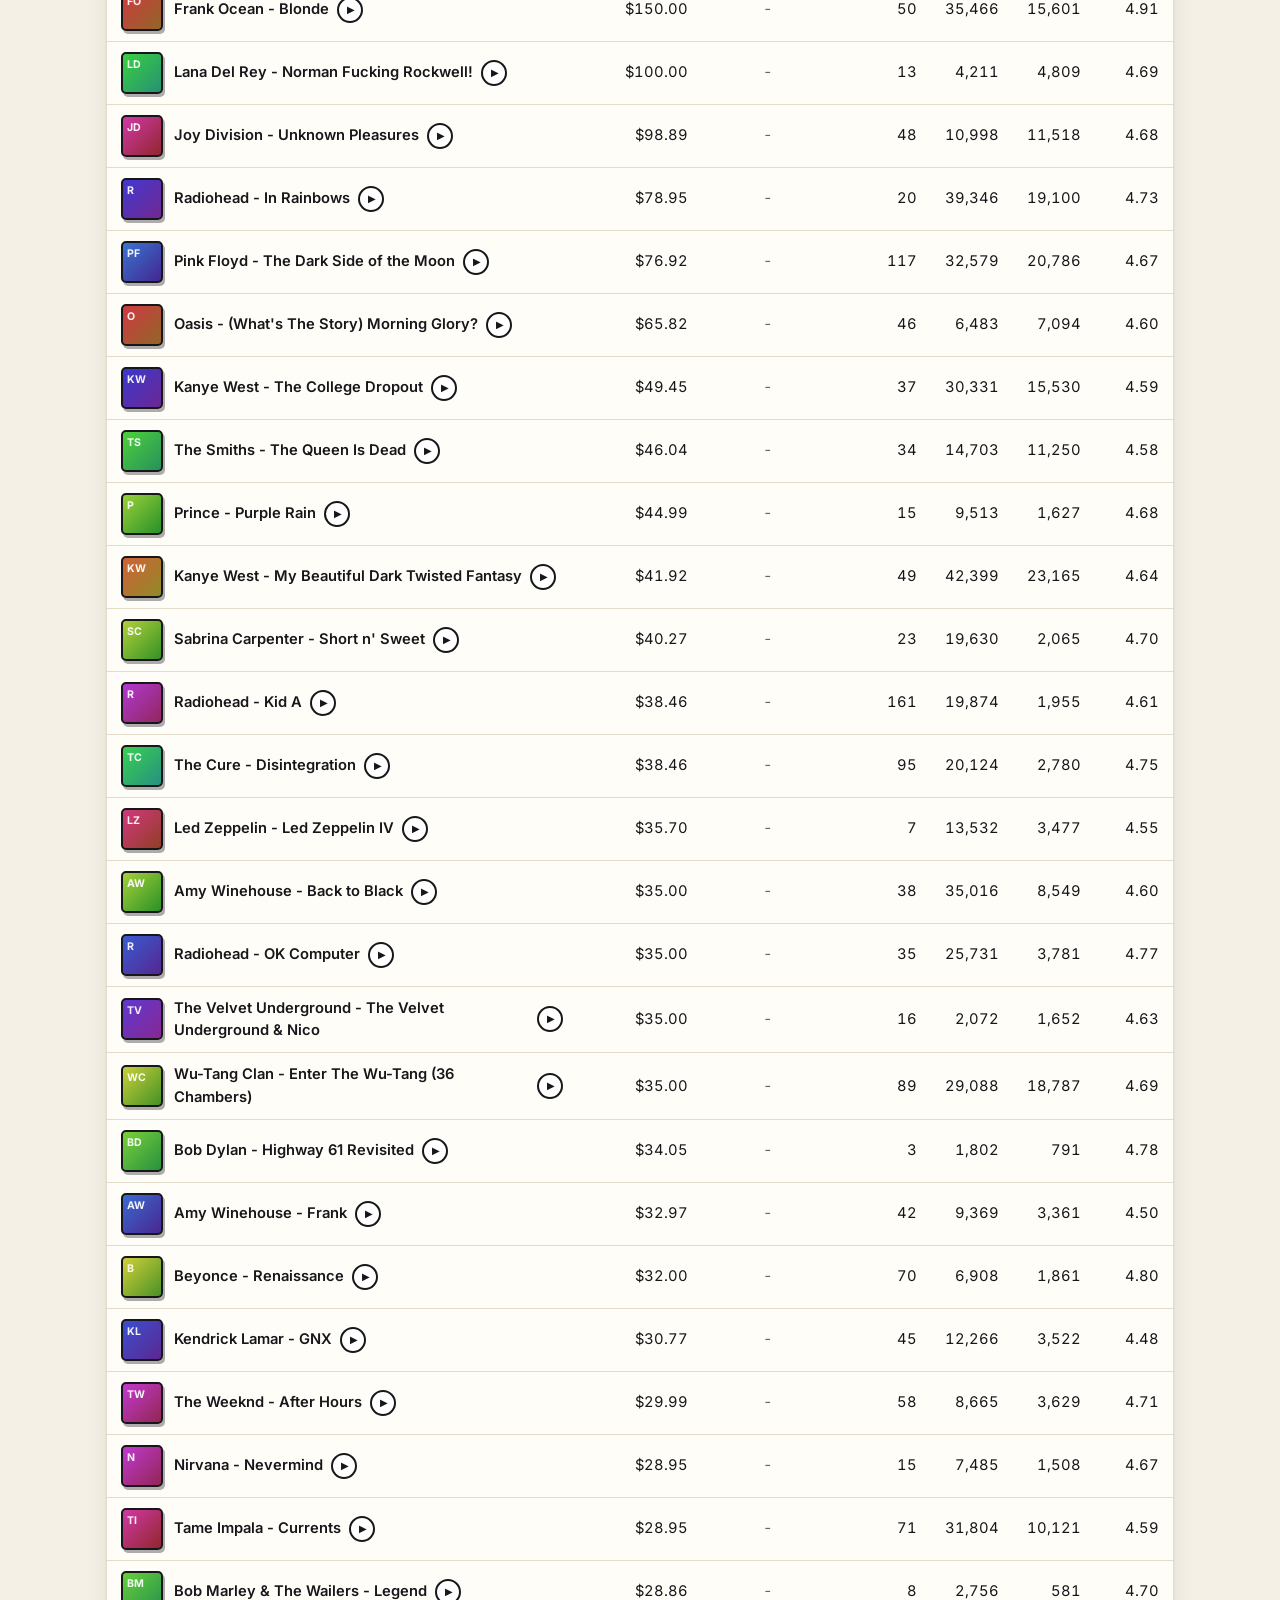
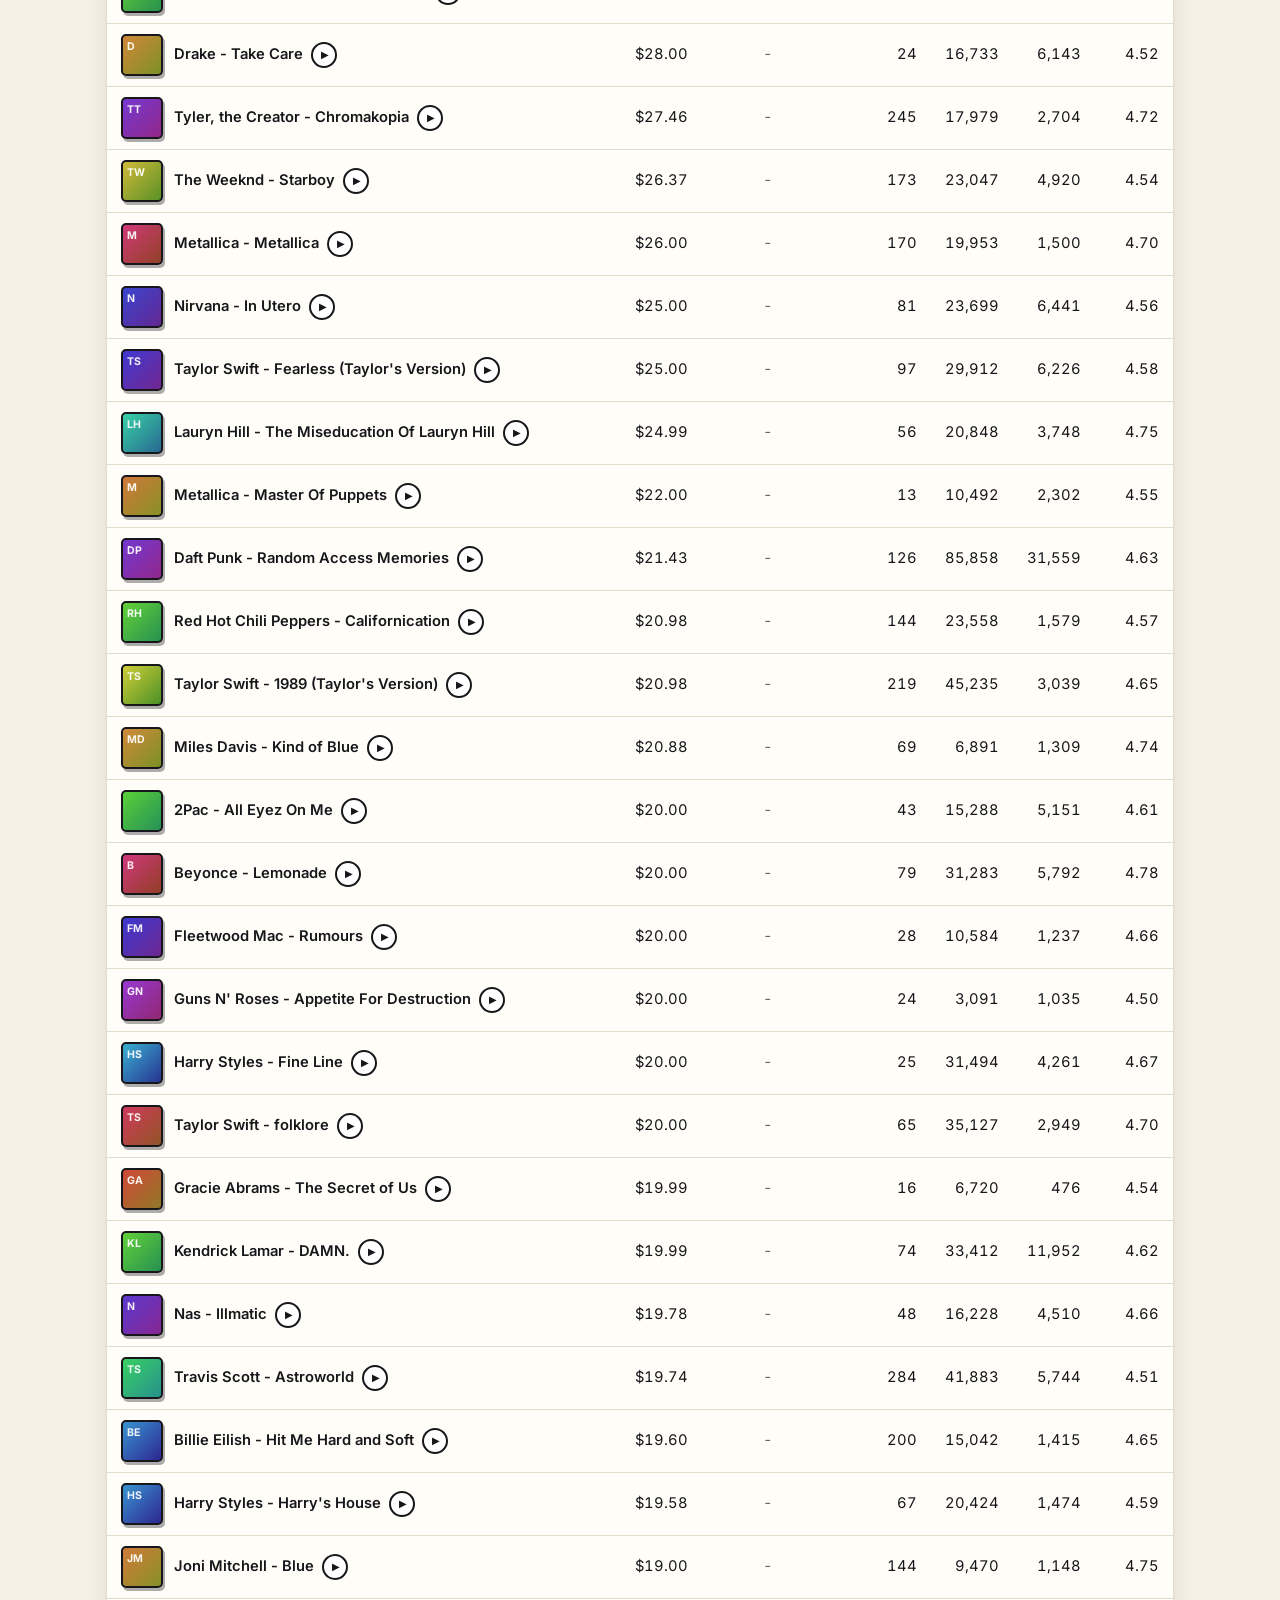
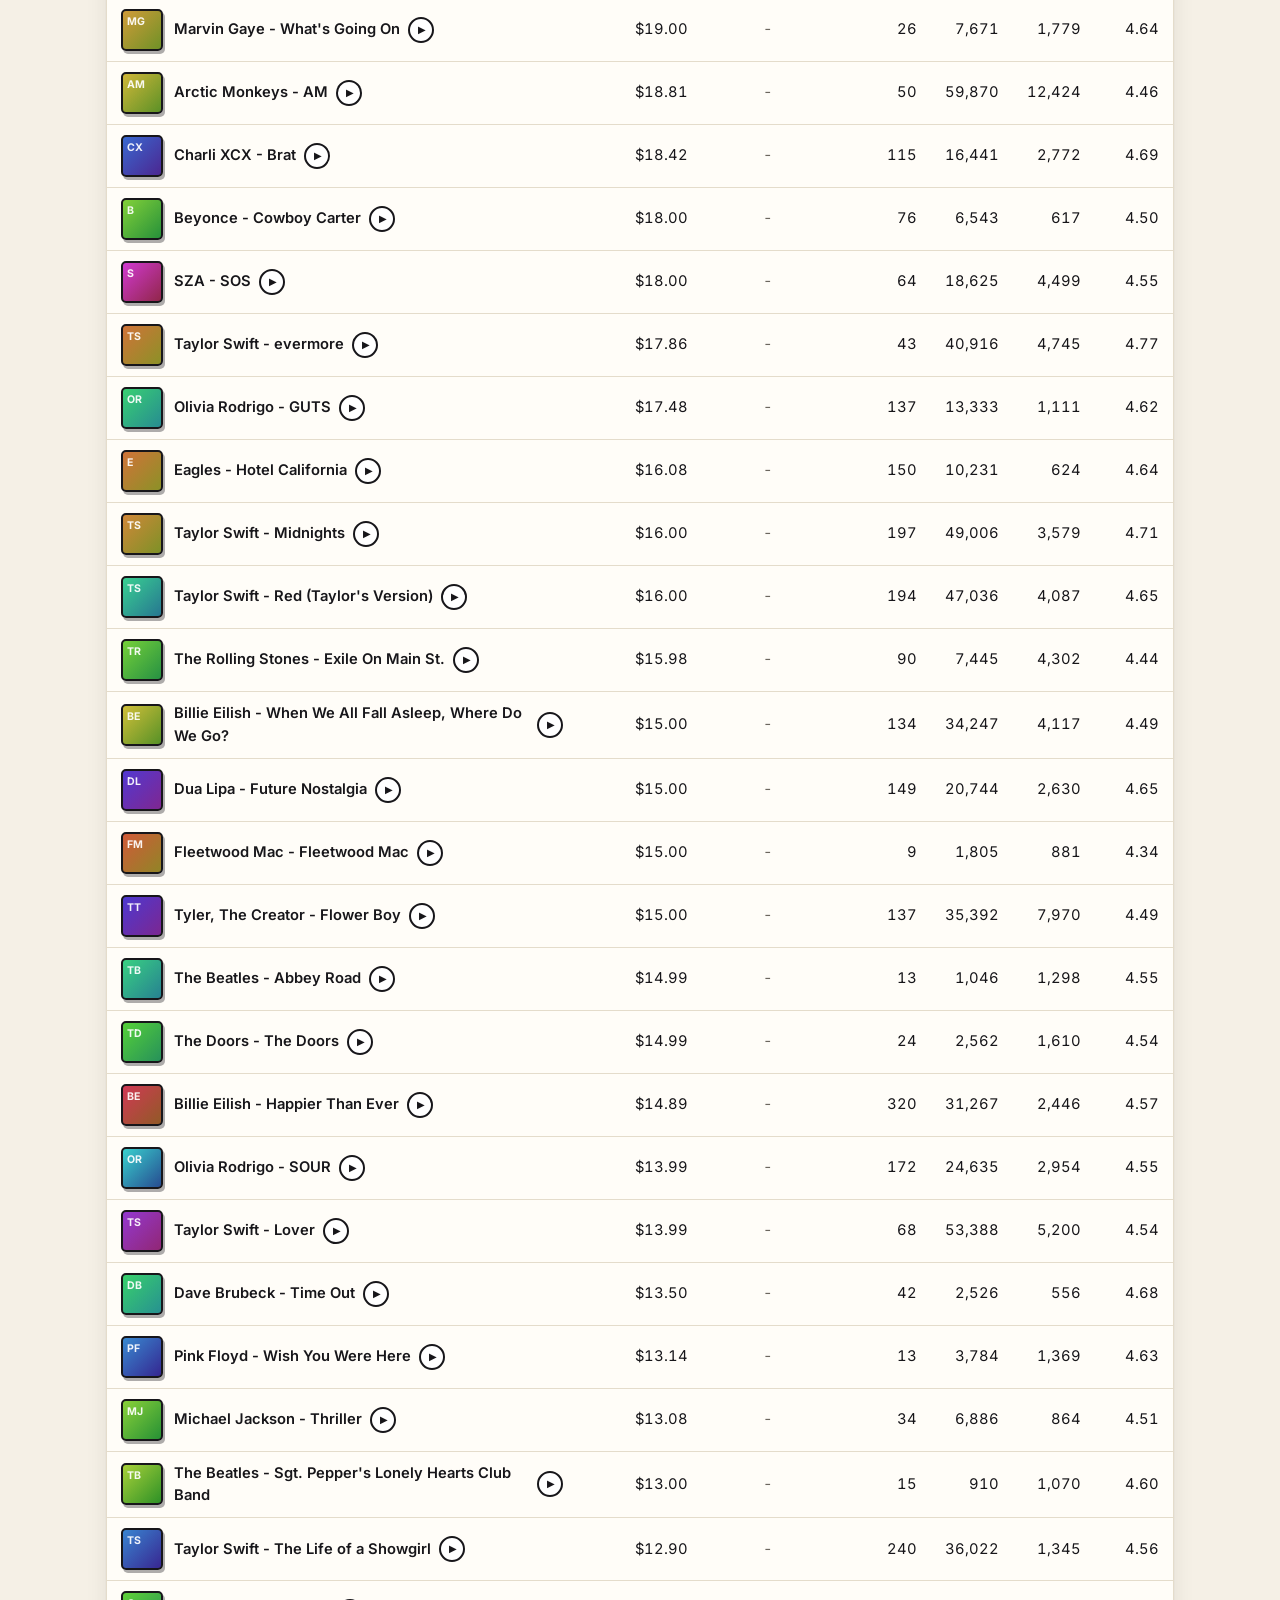
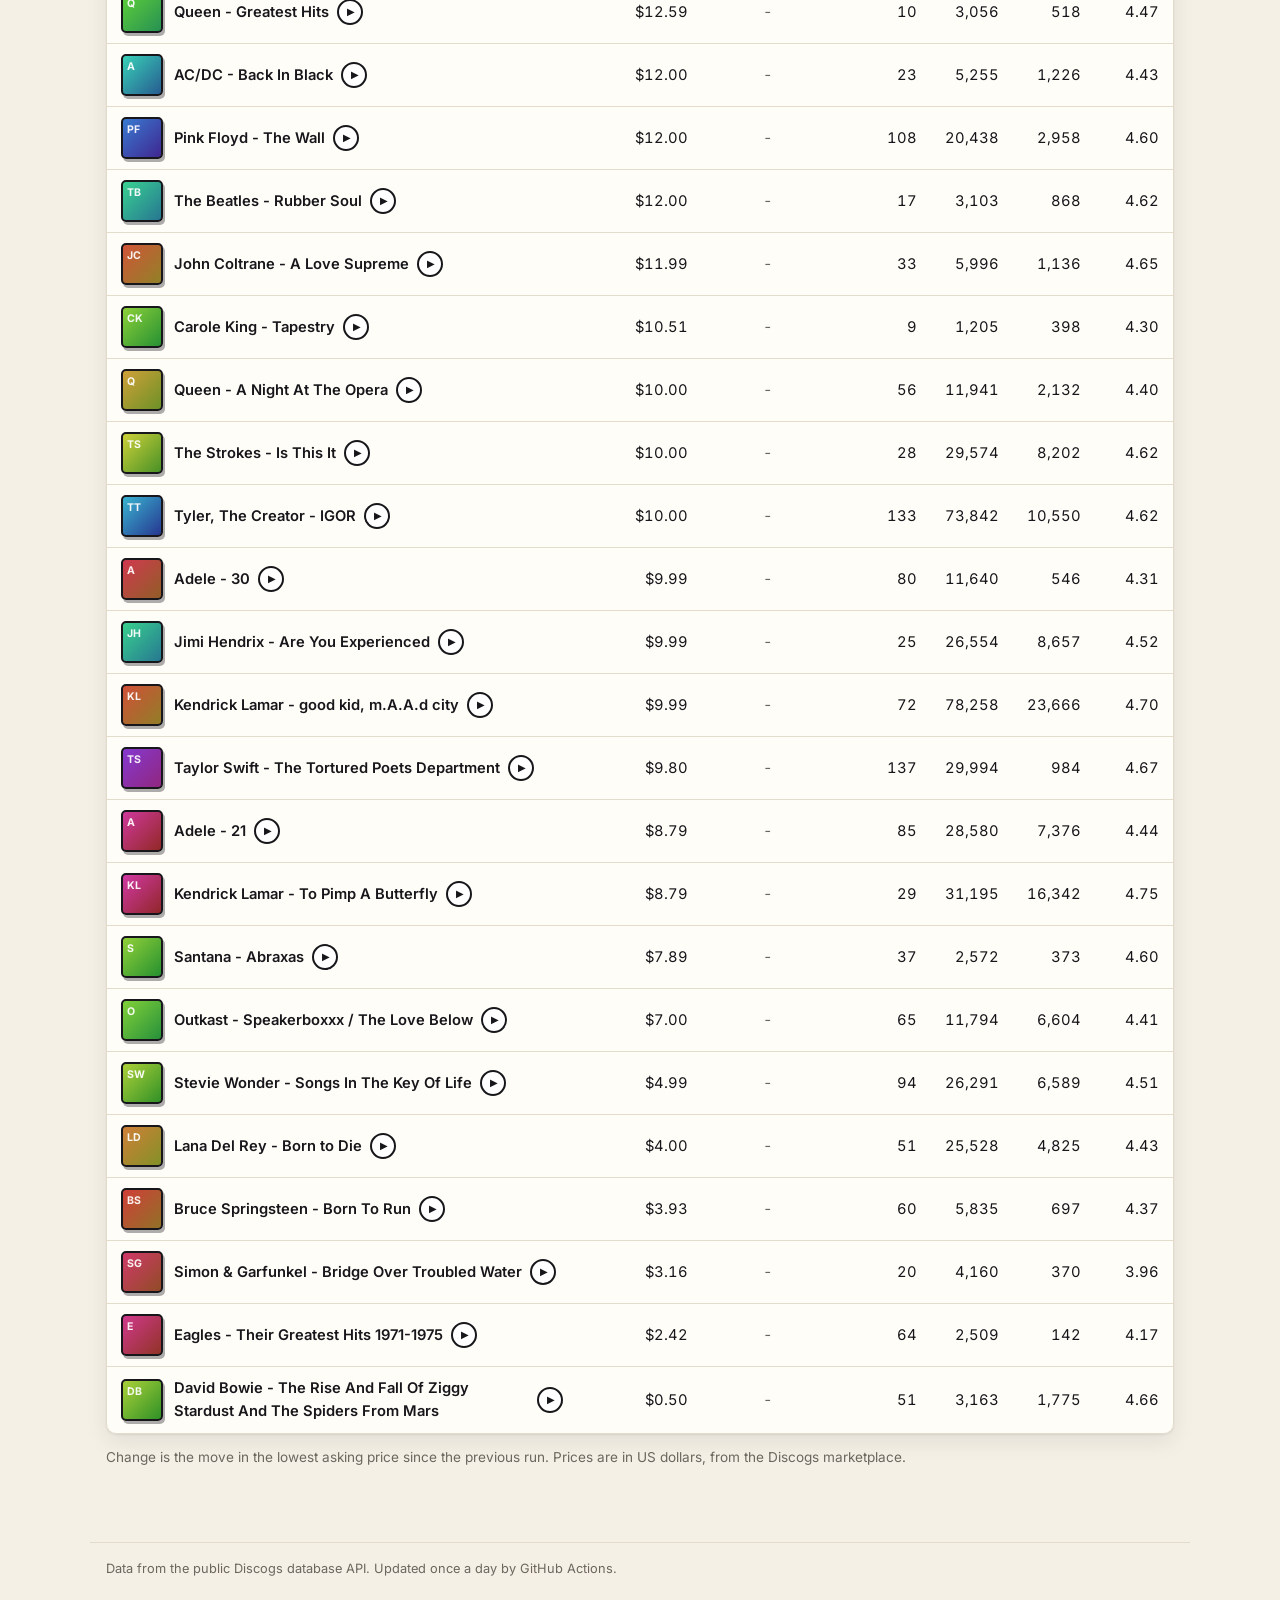
==== commit dc7a6732: "Show last-run time in UTC-6 Co-Authored-By: Claude Sonnet 5.5 <noreply@anthropic.com>" ====
--- a/index.html
+++ b/index.html
@@ -9,10 +9,10 @@
 <link rel="manifest" href="manifest.webmanifest">
 <link rel="icon" href="assets/icon-192.png">
 <link rel="apple-touch-icon" href="assets/icon-192.png">
-<link rel="stylesheet" href="assets/style.css?v=19">
-<script src="assets/common.js?v=19" defer></script>
-<script src="assets/today.js?v=19" defer></script>
-<script src="assets/music.js?v=19" defer></script>
+<link rel="stylesheet" href="assets/style.css?v=22">
+<script src="assets/common.js?v=22" defer></script>
+<script src="assets/today.js?v=22" defer></script>
+<script src="assets/music.js?v=22" defer></script>
 </head>
 <body>
 <header class="hero"><div class="wrap">
